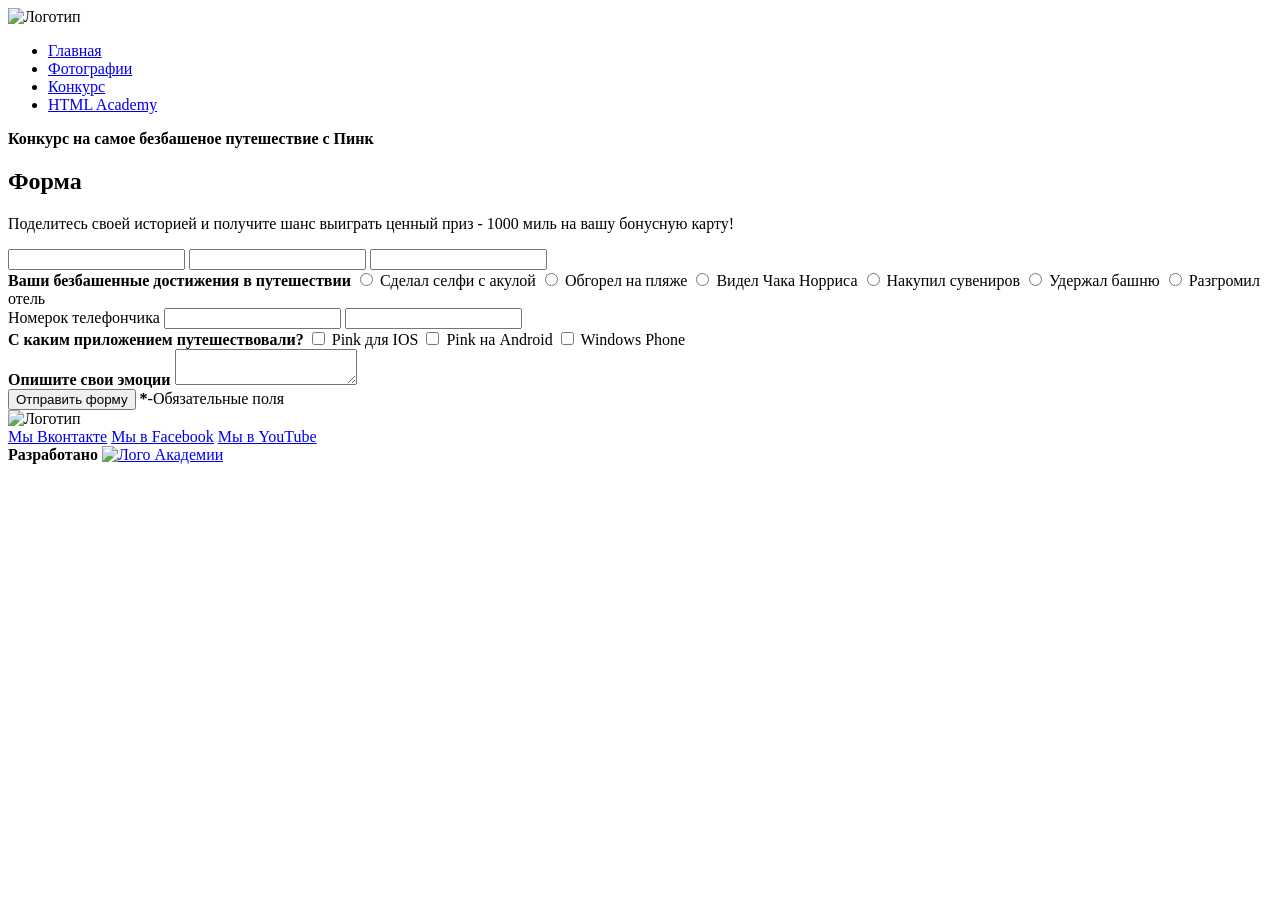
==== form.html @ 9a3dbfb8 "Сделал первоначальную разметку" ====
<!DOCTYPE html>
<html lang="ru">
<head>
  <meta charset="UTF-8">
  <title>Pink</title>
  <link rel="stylesheet" href="normalize.css">
  <link href="https://fonts.googleapis.com/css?family=Open+Sans:300,400,600,700&amp;subset=cyrillic" rel="stylesheet">
  <link rel="stylesheet" href="css/style.css">
</head>
<body>
  <header class="page-header">
    <nav class="user-nav">
      <div class="page-logo">
        <img src="#" alt="Логотип">
      </div>
      <ul class="user-nav__list burger">
        <li class="user-nav__item"><a href="#">Главная</a></li>
        <li class="user-nav__item"><a href="#">Фотографии</a></li>
        <li class="user-nav__item"><a href="#">Конкурс</a></li>
        <li class="user-nav__item"><a href="#">HTML Academy</a></li>
      </ul>
    </nav>
    <b class="page-header__title">Конкурс на самое безбашеное путешествие с Пинк</b>
  </header>
  <main class="main-content">
    <section class="page-form">
      <h2 class="visually-hidden">Форма</h2>
      <p class="page-form__promo">Поделитесь своей историей и получите шанс выиграть ценный приз - 1000 миль на вашу бонусную карту!</p>
      <form action="#" class="form">
        <div class="form__name">
          <label for="surname"></label>
          <input type="text" name="surname" id="surname">
          <label for="name"></label>
          <input type="text" name="name" id="name">
          <label for="fname"></label>
          <input type="text" name="fname" id="fname">
        </div>
        <div class="form__achievments">
          <b class="form__title">Ваши безбашенные достижения в путешествии</b>
          <label>
            <input type="radio" name="achievments" value="selfie-shark">
            <span class="form__control-indicator"></span>
            Сделал селфи с акулой
          </label>
          <label>
            <input type="radio" name="achievments" value="beach">
            <span class="form__control-indicator"></span>
            Обгорел на пляже
          </label>
          <label>
            <input type="radio" name="achievments" value="ChuckNorris">
            <span class="form__control-indicator"></span>
            Видел Чака Норриса
          </label>
          <label>
            <input type="radio" name="achievments" value="souvenirs">
            <span class="form__control-indicator"></span>
            Накупил сувениров
          </label>
          <label>
            <input type="radio" name="achievments" value="holdtower">
            <span class="form__control-indicator"></span>
            Удержал башню
          </label>
          <label>
            <input type="radio" name="achievments" value="hotel">
            <span class="form__control-indicator"></span>
            Разгромил отель
          </label>
        </div>  
        <div class="form__contacts">
          <label for="number">Номерок телефончика</label>
          <input type="text" name="number" id="number">
          <label for="email"></label>
          <input type="text" name="email" id="email">
        </div>
        <div class="form__app">
          <b class="form__title">С каким приложением путешествовали?</b>
          <label>
            <input type="checkbox" name="app" value="ios">
            <span class="form__control-indicator"></span>
            Pink для IOS
          </label>
          <label>
            <input type="checkbox" name="app" value="android">
            <span class="form__control-indicator"></span>
            Pink на Android
          </label>
          <label>
            <input type="checkbox" name="app" value="windows">
            <span class="form__control-indicator"></span>
            Windows Phone
          </label>
        </div>
        <div class="form__emotions">
          <b class="form__title">Опишите свои эмоции</b>
          <textarea name="emotions"></textarea>
        </div>
        <button type="submit" class="button form__button">Отправить форму</button>
        <span class="form__addition"><b>*</b>-Обязательные поля</span>
      </form>
    </section>
  </main>
  <footer class="main-footer">
    <div class="page-logo">
      <img src="#" alt="Логотип">
    </div>
    <div class="main-footer__socials socials">
      <a href="#" class="socials__vk vkontakte">Мы Вконтакте</a>
      <a href="#" class="socials__fb facebook">Мы в Facebook</a>
      <a href="#" class="socials__yt youtube">Мы в YouTube</a>
    </div>
    <div class="main-footer__authors">
      <b class="main-footer__author">Разработано</b>
      <a href="htmlacademy.ru" class="academy-logo">
        <img src="#" alt="Лого Академии">
      </a>
    </div>
  </footer>
</body>
</html>
---- css/style.css ----
body {

}

.test {
	outline: 1px solid green;
	width: 75px;
	  height: 22px;
	  background: url("../img/1.svg") no-repeat;
}
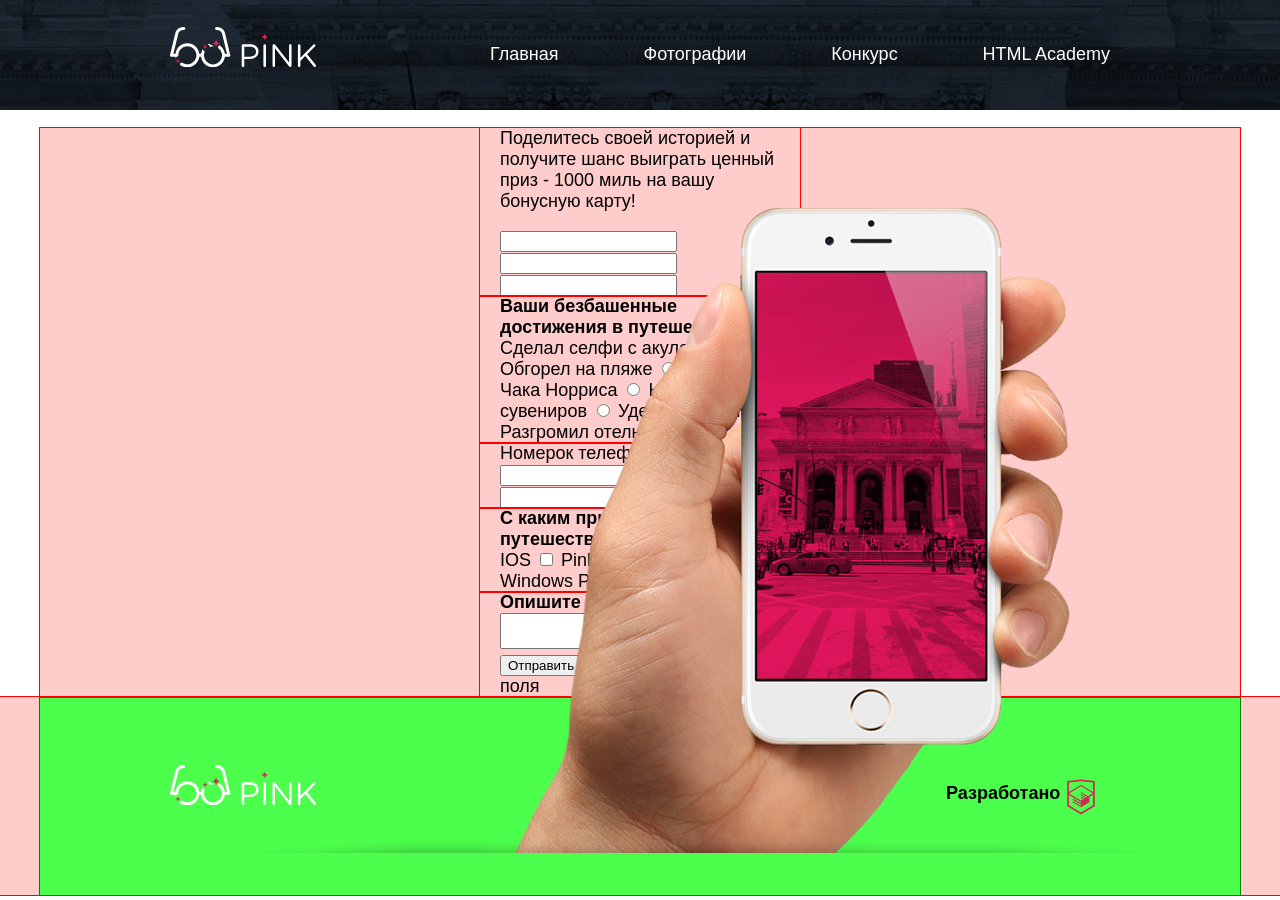
==== commit 86d65af2: "Продолжил верстать главную страницу" ====
--- a/form.html
+++ b/form.html
@@ -10,64 +10,66 @@
 <body>
   <header class="page-header">
     <nav class="user-nav">
-      <div class="page-logo">
-        <img src="#" alt="Логотип">
+      <div class="user-nav__wrapper">
+        <div class="page-logo"></div>
+        <ul class="user-nav__list">
+          <li class="user-nav__item"><a href="#">Главная</a></li>
+          <li class="user-nav__item"><a href="photo.html">Фотографии</a></li>
+          <li class="user-nav__item"><a href="form.html">Конкурс</a></li>
+          <li class="user-nav__item"><a href="#">HTML Academy</a></li>
+        </ul>
+        <button class="user-nav__burger"></button>
       </div>
-      <ul class="user-nav__list burger">
-        <li class="user-nav__item"><a href="#">Главная</a></li>
-        <li class="user-nav__item"><a href="#">Фотографии</a></li>
-        <li class="user-nav__item"><a href="#">Конкурс</a></li>
-        <li class="user-nav__item"><a href="#">HTML Academy</a></li>
-      </ul>
     </nav>
-    <b class="page-header__title">Конкурс на самое безбашеное путешествие с Пинк</b>
   </header>
   <main class="main-content">
     <section class="page-form">
       <h2 class="visually-hidden">Форма</h2>
-      <p class="page-form__promo">Поделитесь своей историей и получите шанс выиграть ценный приз - 1000 миль на вашу бонусную карту!</p>
-      <form action="#" class="form">
-        <div class="form__name">
-          <label for="surname"></label>
-          <input type="text" name="surname" id="surname">
-          <label for="name"></label>
-          <input type="text" name="name" id="name">
-          <label for="fname"></label>
-          <input type="text" name="fname" id="fname">
+        <form action="#" class="form">
+          <div class="form__name">
+            <p class="page-form__promo">Поделитесь своей историей и получите шанс выиграть ценный приз - 1000 миль на вашу бонусную карту!</p>
+            <label for="surname"></label>
+            <input type="text" name="surname" id="surname">
+            <label for="name"></label>
+            <input type="text" name="name" id="name">
+            <label for="fname"></label>
+            <input type="text" name="fname" id="fname">
+          </div>
+        <div class="form__achievments">
+          <div class="form__wrapper">
+            <b class="form__title">Ваши безбашенные достижения в путешествии</b>
+            <label>
+              <input type="radio" name="achievments" value="selfie-shark">
+              <span class="form__control-indicator"></span>
+              Сделал селфи с акулой
+            </label>
+            <label>
+              <input type="radio" name="achievments" value="beach">
+              <span class="form__control-indicator"></span>
+              Обгорел на пляже
+            </label>
+            <label>
+              <input type="radio" name="achievments" value="ChuckNorris">
+              <span class="form__control-indicator"></span>
+              Видел Чака Норриса
+            </label>
+            <label>
+              <input type="radio" name="achievments" value="souvenirs">
+              <span class="form__control-indicator"></span>
+              Накупил сувениров
+            </label>
+            <label>
+              <input type="radio" name="achievments" value="holdtower">
+              <span class="form__control-indicator"></span>
+              Удержал башню
+            </label>
+            <label>
+              <input type="radio" name="achievments" value="hotel">
+              <span class="form__control-indicator"></span>
+              Разгромил отель
+            </label>
+          </div>
         </div>
-        <div class="form__achievments">
-          <b class="form__title">Ваши безбашенные достижения в путешествии</b>
-          <label>
-            <input type="radio" name="achievments" value="selfie-shark">
-            <span class="form__control-indicator"></span>
-            Сделал селфи с акулой
-          </label>
-          <label>
-            <input type="radio" name="achievments" value="beach">
-            <span class="form__control-indicator"></span>
-            Обгорел на пляже
-          </label>
-          <label>
-            <input type="radio" name="achievments" value="ChuckNorris">
-            <span class="form__control-indicator"></span>
-            Видел Чака Норриса
-          </label>
-          <label>
-            <input type="radio" name="achievments" value="souvenirs">
-            <span class="form__control-indicator"></span>
-            Накупил сувениров
-          </label>
-          <label>
-            <input type="radio" name="achievments" value="holdtower">
-            <span class="form__control-indicator"></span>
-            Удержал башню
-          </label>
-          <label>
-            <input type="radio" name="achievments" value="hotel">
-            <span class="form__control-indicator"></span>
-            Разгромил отель
-          </label>
-        </div>  
         <div class="form__contacts">
           <label for="number">Номерок телефончика</label>
           <input type="text" name="number" id="number">
@@ -75,47 +77,58 @@
           <input type="text" name="email" id="email">
         </div>
         <div class="form__app">
-          <b class="form__title">С каким приложением путешествовали?</b>
-          <label>
-            <input type="checkbox" name="app" value="ios">
-            <span class="form__control-indicator"></span>
-            Pink для IOS
-          </label>
-          <label>
-            <input type="checkbox" name="app" value="android">
-            <span class="form__control-indicator"></span>
-            Pink на Android
-          </label>
-          <label>
-            <input type="checkbox" name="app" value="windows">
-            <span class="form__control-indicator"></span>
-            Windows Phone
-          </label>
+          <div class="form__wrapper">
+            <b class="form__title">С каким приложением путешествовали?</b>
+            <label>
+              <input type="checkbox" name="app" value="ios">
+              <span class="form__control-indicator"></span>
+              Pink для IOS
+            </label>
+            <label>
+              <input type="checkbox" name="app" value="android">
+              <span class="form__control-indicator"></span>
+              Pink на Android
+            </label>
+            <label>
+              <input type="checkbox" name="app" value="windows">
+              <span class="form__control-indicator"></span>
+              Windows Phone
+            </label>
+          </div>
         </div>
         <div class="form__emotions">
           <b class="form__title">Опишите свои эмоции</b>
           <textarea name="emotions"></textarea>
+          <button type="submit" class="button form__button">Отправить форму</button>
+        <span class="form__addition"><b>*</b>-Обязательные поля</span>
         </div>
-        <button type="submit" class="button form__button">Отправить форму</button>
-        <span class="form__addition"><b>*</b>-Обязательные поля</span>
       </form>
     </section>
   </main>
   <footer class="main-footer">
-    <div class="page-logo">
-      <img src="#" alt="Логотип">
-    </div>
-    <div class="main-footer__socials socials">
-      <a href="#" class="socials__vk vkontakte">Мы Вконтакте</a>
-      <a href="#" class="socials__fb facebook">Мы в Facebook</a>
-      <a href="#" class="socials__yt youtube">Мы в YouTube</a>
-    </div>
-    <div class="main-footer__authors">
-      <b class="main-footer__author">Разработано</b>
-      <a href="htmlacademy.ru" class="academy-logo">
-        <img src="#" alt="Лого Академии">
-      </a>
+    <div class="main-footer__wrapper">
+      <div class="main-footer__logo page-logo"></div>
+      <section class="main-footer__socials social">
+        <h2 class="visually-hidden">Социальные сети</h2>
+        <a href="#" class="social__btn social__btn--tw">
+          <span class="visually-hidden">Мы в Твиттере</span>
+        </a>
+        <a href="#" class="social__btn social__btn--fb">
+          <span class="visually-hidden">Мы в Фейсбуке</span>
+        </a>
+        <a href="#" class="social__btn social__btn--yt">
+          <span class="visually-hidden">Мы в Ютубе</span>
+        </a>
+      </section>
+      <section class="main-footer__authors">
+        <h2 class="visually-hidden">Разработано</h2>
+        <b class="main-footer__text">Разработано</b>
+        <a href="#" class="main-footer__academy">
+          <svg xmlns="http://www.w3.org/2000/svg" viewBox="0 0 60 60"><path fill="#d22856" d="M30.2 5h-.2l-19.7 2.1v36.2l19.7 11.7 19.7-11.7v-36.2l-19.5-2.1zm17 36.8l-17.2 10.2-17.2-10.2v-14.8l17.1 10.2v1.8l-11.7-7v1.8l11.8 7.1v1.9l-11.8-7v1.8l11.8 7 11.9-7.1v-7.6l5.3-3.2v15.1zm-.1-17l-4.7 2.8-2.2 1.3-10.3-6.1v1.8l8.8 5.3h-.1l-.2.1-1.3.7-7.3-4.3v1.8l5.8 3.4-1.4.9-4.3-2.6v1.8l2.9 1.7-2.9 1.7-17-10.1 17-10.2 17.2 10zm.1-1.8l-17.3-10.2-17.1 10.2v-13.6l17.2-1.8 17.2 1.8v13.6z"/>
+          </svg>
+        </a>
+      </section>
     </div>
   </footer>
 </body>
-</html>+</html>
--- a/css/style.css
+++ b/css/style.css
@@ -1,10 +1,1041 @@
+.page-header {
+  display: -webkit-box;
+  display: -ms-flexbox;
+  display: flex;
+  -webkit-box-orient: vertical;
+  -webkit-box-direction: normal;
+      -ms-flex-direction: column;
+          flex-direction: column;
+  -webkit-box-pack: justify;
+      -ms-flex-pack: justify;
+          justify-content: space-between;
+  width: 100%;
+  background: url("../img/bg-back-mobile.jpg") no-repeat 50% 0;
+}
+@media (min-width: 700px) {
+  .page-header {
+    -webkit-box-pack: start;
+        -ms-flex-pack: start;
+            justify-content: flex-start;
+    width: auto;
+    background: url("../img/bg-tablet@1x.jpg") no-repeat 50% 0;
+    background-size: 1200px auto;
+  }
+}
+@media (min-width: 1200px) {
+  .page-header {
+    width: auto;
+    background: url("../img/bg-desktop.jpg") no-repeat 50% 0;
+    background-size: 2560px auto;
+  }
+}
+.user-nav {
+  background: rgba(0, 0, 0, 0.3);
+}
+.user-nav__wrapper {
+  position: relative;
+  display: -webkit-box;
+  display: -ms-flexbox;
+  display: flex;
+  -webkit-box-pack: justify;
+      -ms-flex-pack: justify;
+          justify-content: space-between;
+  width: 280px;
+  margin: 0 auto;
+  padding: 22px 20px;
+}
+.user-nav__wrapper::after {
+  content: "";
+  position: absolute;
+  width: 256px;
+  height: 286px;
+  top: 173px;
+  left: 0;
+  background: url("../img/iphone-hand-mobile.png") no-repeat;
+}
+.user-nav__list {
+  display: none;
+  padding: 0;
+  margin: 0;
+  list-style: none;
+}
+.user-nav__item a {
+  color: #ffffff;
+  text-decoration: none;
+}
+.user-nav__burger {
+  width: 50px;
+  height: 24px;
+  background: url("../img/icon-menu-burger.svg") no-repeat;
+  cursor: pointer;
+  border: none;
+}
+@media (min-width: 700px) {
+  .user-nav__wrapper {
+    margin: 0 auto;
+    width: 620px;
+    padding: 32px 40px 43px 40px;
+  }
+  .user-nav__wrapper::after {
+    width: 700px;
+    height: 545px;
+    top: 184px;
+    background: url("../img/iphone-hand-tablet@1x.png") no-repeat;
+  }
+  .user-nav__burger {
+    margin-top: 16px;
+  }
+}
+@media (min-width: 1200px) {
+  .user-nav__wrapper {
+    width: 940px;
+    padding-left: 130px;
+    padding-right: 130px;
+    padding-top: 27px;
+  }
+  .user-nav__wrapper::after {
+    width: 1050px;
+    height: 645px;
+    top: 208px;
+    left: 146px;
+    background: url("../img/iphone-hand-desktop@1x.png") no-repeat;
+  }
+  .user-nav__list {
+    display: -webkit-box;
+    display: -ms-flexbox;
+    display: flex;
+    -webkit-box-pack: justify;
+        -ms-flex-pack: justify;
+            justify-content: space-between;
+    width: 620px;
+    margin-top: 17px;
+  }
+  .user-nav__burger {
+    display: none;
+  }
+}
+.page-logo {
+  width: 75px;
+  height: 22px;
+  background: url("../img/logo-pink-white-mobile.svg") no-repeat;
+}
+@media (min-width: 700px) {
+  .page-logo {
+    width: 147px;
+    height: 40px;
+    background: url("../img/logo-pink-tablet.svg") no-repeat;
+  }
+}
+@media (min-width: 1200px) {
+  .page-logo {
+    background: url("../img/logo-desktop.svg") no-repeat;
+  }
+}
+.user-download {
+  margin-top: 391px;
+  background: #1d2631;
+}
+.user-download__wrapper {
+  width: 280px;
+  padding: 46px 20px 10px 20px;
+  margin: 0 auto;
+  text-align: center;
+}
+.user-download__slogan {
+  display: none;
+}
+.user-download__btn {
+  -webkit-box-sizing: border-box;
+          box-sizing: border-box;
+  color: #ffffff;
+  text-decoration: none;
+  font-size: 18px;
+  font-weight: bold;
+  border-radius: 30px;
+  border: 3px solid #ffffff;
+  padding: 12px 35px;
+}
+.user-download__icons {
+  display: -webkit-box;
+  display: -ms-flexbox;
+  display: flex;
+  -ms-flex-pack: distribute;
+      justify-content: space-around;
+  margin-top: 30px;
+  padding: 0 20px;
+}
+.user-download__icon {
+  margin-top: 20px;
+}
+.user-download__icon--apple {
+  width: 47px;
+  height: 56px;
+  background: url("../img/logo-apple.svg") no-repeat;
+}
+.user-download__icon--android {
+  background: url("../img/logo-android.svg") no-repeat;
+  width: 43px;
+  height: 47px;
+  margin-top: 28px;
+}
+.user-download__icon--microsoft {
+  background: url("../img/logo-microsoft.svg") no-repeat;
+  width: 44px;
+  height: 41px;
+  margin-top: 32px;
+}
+.user-download__descr {
+  margin: 22px 0;
+  font-size: 14px;
+  font-weight: 300;
+  line-height: 24px;
+  color: #ffffff;
+}
+/* Выше для Mobile */
+@media (min-width: 700px) {
+  .user-download {
+    margin-top: 0px;
+    padding-bottom: 75px;
+    background: transparent;
+  }
+  .user-download__wrapper {
+    position: relative;
+    z-index: 5;
+    width: 620px;
+    padding: 95px 40px 10px 40px;
+    margin: 0 auto;
+    text-align: left;
+  }
+  .user-download__slogan {
+    text-align: center;
+    display: block;
+    margin-left: 50px;
+    margin-bottom: 49px;
+    font-size: 40px;
+    line-height: 47px;
+    color: #ffffff;
+    font-weight: 300;
+    width: 200px;
+  }
+  .user-download__btn {
+    padding-right: 45px;
+    padding-left: 45px;
+  }
+  .user-download__icons {
+    padding: 0;
+    -webkit-box-pack: start;
+        -ms-flex-pack: start;
+            justify-content: flex-start;
+    margin: 45px 0 0 45px;
+  }
+  .user-download__icon {
+    margin-right: 37px;
+  }
+  .user-download__descr {
+    width: 300px;
+    margin-top: 36px;
+    font-size: 18px;
+    line-height: 24px;
+    text-align: center;
+  }
+}
+@media (min-width: 1200px) {
+  .user-download__wrapper {
+    width: 940px;
+    padding: 108px 130px 25px 130px;
+  }
+  .user-download__slogan {
+    margin-left: 30px;
+    margin-bottom: 67px;
+    font-size: 50px;
+    line-height: 60px;
+    width: 240px;
+  }
+  .user-download__btn {
+    padding-right: 30px;
+    padding-left: 30px;
+    font-size: 21px;
+  }
+  .user-download__icons {
+    margin-top: 63px;
+  }
+  .user-download__descr {
+    margin-top: 55px;
+  }
+}
+.main-content {
+  width: 100%;
+}
+.adventures__wrapper {
+  width: 320px;
+  padding: 40px 20px 0 20px;
+  margin: 0 auto;
+  text-align: center;
+}
+.content-wrapper {
+  position: relative;
+  background: url("../img/bg-triangle-white.svg") no-repeat, #f2f2f2;
+  background-position: 0 top;
+  background-size: 100% auto;
+  width: 100%;
+}
+.adventures__title {
+  display: block;
+  margin-bottom: 32px;
+  font-size: 24px;
+  font-weight: 300;
+  color: #283645;
+}
+.adventures__items {
+  width: 100&;
+  position: relative;
+  margin-top: -7px;
+  padding-top: 50px;
+  padding-bottom: 269px;
+}
+.adventures__items::after {
+  position: absolute;
+  content: "";
+  bottom: -38px;
+  left: 82px;
+  width: 157px;
+  height: 320px;
+  background: url("../img/iphone-screen-mobile@1x.png") no-repeat;
+}
+.adventures__item {
+  width: 280px;
+  margin: 0 auto;
+  margin-bottom: 30px;
+}
+.adventures__item:last-of-type {
+  padding-bottom: 16px;
+}
+.adventures__item-title {
+  line-height: 24px;
+}
+.adventures__item-descr {
+  margin-bottom: 0;
+  font-size: 14px;
+  line-height: 24px;
+  font-weight: 400;
+  color: #283645;
+}
+.effect {
+  display: none;
+}
+@media (min-width: 700px) {
+  .adventures__wrapper {
+    width: 620px;
+    padding: 53px 40px 0 40px;
+    margin: 0 auto;
+    text-align: center;
+  }
+  .content-wrapper {
+    margin-top: 45px;
+  }
+  .adventures__title {
+    font-size: 40px;
+    margin-bottom: 0;
+  }
+  .adventures__title:last-child {
+    width: 500px;
+    margin-left: 60px;
+  }
+  .adventures__items {
+    margin-top: -22px;
+    margin-left: 280px;
+    padding-bottom: 0;
+  }
+  .adventures__items::after {
+    position: absolute;
+    content: "";
+    bottom: 0;
+    left: -280px;
+    width: 268px;
+    height: 481px;
+    background: url("../img/iphone-screen-tablet-2@1x.png") no-repeat;
+  }
+  .adventures__item {
+    margin-bottom: 32px;
+    text-align: left;
+  }
+  .adventures__item:last-child {
+    margin-bottom: 0;
+  }
+  .adventures__item-title {
+    font-weight: 700;
+  }
+  .effect {
+    display: block;
+    background: #ffffff;
+  }
+  .effect__wrapper {
+    width: 620px;
+    margin: 0 auto;
+    padding: 97px 40px 100px 40px;
+    background: url("../img/timer.svg") no-repeat 10px 50px;
+    background-size: 300px 300px;
+  }
+  .effect__item-title {
+    display: inline-block;
+    width: 168px;
+    font-size: 30px;
+    margin-left: 310px;
+  }
+  .effect__item-descr {
+    margin-bottom: 0;
+    margin-left: 310px;
+    font-size: 14px;
+    line-height: 24px;
+    font-weight: 400;
+    color: #283645;
+  }
+  .effect__link {
+    display: block;
+    margin-left: 310px;
+    margin-top: 13px;
+    font-size: 14px;
+    color: #d22856;
+  }
+}
+@media (min-width: 1200px) {
+  .adventures__wrapper {
+    width: 940px;
+    padding-top: 63px;
+    padding-left: 130px;
+    padding-right: 130px;
+  }
+  .adventures__wrapper:last-child {
+    padding-top: 56px;
+  }
+  .adventures__title {
+    font-size: 50px;
+  }
+  .adventures__title:last-child {
+    width: 700px;
+    margin-left: 120px;
+    margin-top: 4px;
+  }
+  .adventures__items {
+    display: -webkit-box;
+    display: -ms-flexbox;
+    display: flex;
+    -ms-flex-wrap: wrap;
+        flex-wrap: wrap;
+    margin-left: 0;
+    padding-top: 0;
+  }
+  .adventures__items::after {
+    background: none;
+  }
+  .adventures__item {
+    margin-bottom: 32px;
+    padding-top: 360px;
+    text-align: center;
+    color: #283645;
+  }
+  .adventures__item:first-of-type {
+    background: url("../img/iphone-screen-desktop-1@1x.png") no-repeat;
+  }
+  .adventures__item:nth-of-type(2) {
+    background: url("../img/iphone-screen-desktop-2@1x.png") no-repeat;
+  }
+  .adventures__item:last-of-type {
+    background: url("../img/iphone-screen-desktop-3@1x.png") no-repeat;
+  }
+  .adventures__item-title {
+    font-size: 30px;
+  }
+  .adventures__item-descr {
+    margin-top: 28px;
+    font-size: 18px;
+    line-height: 30px;
+  }
+  .effect {
+    background: #f1f1f1;
+  }
+  .effect__item-title {
+    margin-left: 365px;
+    width: 400px;
+  }
+  .effect__item-descr {
+    width: 580px;
+    margin-left: 365px;
+    margin-top: 23px;
+    line-height: 30px;
+    font-size: 18px;
+  }
+  .effect__link {
+    font-size: 18px;
+    margin-left: 365px;
+    margin-top: 35px;
+  }
+  .effect__wrapper {
+    width: 940px;
+    margin: 0 auto;
+    padding: 127px 130px 116px 130px;
+    background-position: 105px 35px;
+    background-size: 350px 350px;
+  }
+}
+.feedback__wrapper {
+  position: relative;
+  width: 280px;
+  padding: 42px 20px 73px 20px;
+  margin: 0 auto;
+  text-align: center;
+}
+.feedback__wrapper::before {
+  content: "";
+  position: absolute;
+  width: 100%;
+  height: 40px;
+  top: 0;
+  left: 0;
+  background: #ffffff;
+}
+.feedback__item {
+  display: -webkit-box;
+  display: -ms-flexbox;
+  display: flex;
+  -webkit-box-orient: vertical;
+  -webkit-box-direction: normal;
+      -ms-flex-direction: column;
+          flex-direction: column;
+}
+.feedback__name {
+  font-style: normal;
+  line-height: 30px;
+  font-weight: 700;
+  color: #000000;
+}
+.feedback__text {
+  margin: 0;
+  margin-top: 14px;
+  font-size: 14px;
+  line-height: 30px;
+  color: #283645;
+}
+.feedback__info {
+  display: none;
+  color: #283645;
+}
+.toogle {
+  position: absolute;
+  left: 128px;
+  bottom: 25px;
+}
+.toogle__btn {
+  height: 12px;
+  margin-right: 10px;
+  border-radius: 50%;
+  background: #bec2c7;
+  font-size: 0;
+  border: none;
+  cursor: pointer;
+}
+.toogle__btn:active {
+  border: 3px solid black;
+}
+.feedback__arrow {
+  display: none;
+}
+@media (min-width: 700px) {
+  .feedback__wrapper {
+    width: 620px;
+    padding: 10px 40px 68px 40px;
+  }
+  .feedback__wrapper::before {
+    display: none;
+  }
+  .feedback__text {
+    margin-top: 18px;
+    -webkit-box-ordinal-group: 1;
+        -ms-flex-order: 0;
+            order: 0;
+    font-size: 18px;
+  }
+  .feedback__name {
+    margin-top: 34px;
+    -webkit-box-ordinal-group: 2;
+        -ms-flex-order: 1;
+            order: 1;
+    font-size: 20px;
+  }
+  .feedback__info {
+    display: block;
+    margin-top: 10px;
+    -webkit-box-ordinal-group: 2;
+        -ms-flex-order: 1;
+            order: 1;
+    font-size: 14px;
+  }
+  .toogle {
+    left: 320px;
+    bottom: 13px;
+  }
+}
+@media (min-width: 1200px) {
+  .feedback__wrapper {
+    background: url("../img/quotes.svg") no-repeat center 75px;
+    width: 940px;
+    padding: 170px 130px 8px 130px;
+  }
+  .feedback__item {
+    -webkit-box-align: center;
+        -ms-flex-align: center;
+            align-items: center;
+  }
+  .feedback__text {
+    width: 700px;
+    font-size: 18px;
+  }
+  .feedback__name {
+    font-size: 24px;
+  }
+  .feedback__info {
+    display: block;
+    margin-top: 7px;
+    font-size: 18px;
+  }
+  .toogle {
+    display: none;
+  }
+  .feedback__arrow {
+    position: absolute;
+    display: block;
+    width: 22px;
+    height: 41px;
+    cursor: pointer;
+    border: none;
+  }
+  .feedback__arrow--left {
+    top: 50%;
+    background: url("../img/left-arrow.png") no-repeat;
+  }
+  .feedback__arrow--right {
+    top: 50%;
+    right: 130px;
+    background: url("../img/right-arrow.png") no-repeat;
+  }
+}
+.price {
+  background: url("../img/bg-triangle-white.svg") no-repeat top, #f1f1f1;
+  background-size: 100% auto;
+}
+.price__wrapper {
+  position: relative;
+  width: 280px;
+  margin: 0 auto;
+  padding: 100px 20px 95px 20px;
+  overflow: hidden;
+}
+.price__table {
+  margin-left: -276px;
+  margin-right: -276px;
+}
+.price__controlers {
+  bottom: 45px;
+}
+.price__header {
+  position: relative;
+  width: 276px;
+  padding-top: 18px;
+  padding-bottom: 22px;
+  border: 2px solid #f1f1f1;
+  background: #283645;
+}
+.price__header--hidden {
+  display: none;
+}
+.price__hidden {
+  display: none;
+}
+.price__header--hit::before {
+  position: absolute;
+  content: " ";
+  top: 0;
+  left: -2px;
+  width: 74px;
+  height: 73px;
+  background: url("../img/hit.png") no-repeat;
+}
+.price__name {
+  display: block;
+  margin-bottom: 2px;
+  font-size: 18px;
+  line-height: 30px;
+  text-transform: uppercase;
+  color: #ffffff;
+}
+.price__price {
+  font-size: 24px;
+  text-transform: uppercase;
+  font-weight: 300;
+  color: #ffffff;
+}
+.price__smile,
+.price__comments,
+.price__filter {
+  display: block;
+  padding: 14px 20px;
+  font-size: 14px;
+  font-weight: 400;
+  line-height: 30px;
+  text-transform: uppercase;
+  color: #283645;
+}
+.price__table {
+  border-collapse: collapse;
+}
+.price__table td {
+  border: 2px solid #f1f1f1;
+}
+.price__base td {
+  background: url("../img/icon-yes.svg") no-repeat 94% 50%, #ffffff;
+}
+.price__standart td {
+  background: url("../img/icon-yes.svg") no-repeat 94% 50%, #ffffff;
+}
+.price__standart td:nth-child(2) {
+  background: url("../img/icon-no.svg") no-repeat 94% 50%, #ffffff;
+}
+.price__unlim td {
+  background: url("../img/icon-no.svg") no-repeat 94% 50%, #ffffff;
+}
+.price__unlim td:last-child {
+  background: url("../img/icon-yes.svg") no-repeat 94% 50%, #ffffff;
+}
+@media (min-width: 700px) {
+  .price__wrapper {
+    width: 620px;
+    padding: 93px 40px 68px 40px;
+  }
+  .price__controlers {
+    display: none;
+  }
+  .price__base .price__hidden,
+  .price__unlim .price__hidden {
+    background-image: none;
+  }
+  .price .price__hidden {
+    display: block;
+    padding: 14px 20px;
+    font-size: 14px;
+    background-image: none;
+    border: 1px solid #f1f1f1;
+    color: #283645;
+  }
+  .price__table {
+    margin: 0 auto;
+  }
+  .price__header {
+    position: relative;
+    width: 155px;
+    padding-top: 10px;
+    padding-bottom: 17px;
+    background: #283645;
+  }
+  .price__header--hidden {
+    display: block;
+    background: transparent;
+  }
+  .price__name {
+    font-size: 16px;
+  }
+  .price__price {
+    font-size: 18px;
+  }
+  .price__comments--hidden,
+  .price__smile--hidden,
+  .price__filter--hidden {
+    padding: 0;
+    visibility: hidden;
+  }
+  .price__standart td {
+    background-position: 50% 50%;
+  }
+  .price__standart td:first-child {
+    background-image: none;
+  }
+  .price__standart td:nth-child(2) {
+    background-position: 50% 50%;
+  }
+  .price__base td {
+    background-position: 50% 50%;
+  }
+  .price__base td:last-child {
+    background-position: 50% 50%;
+  }
+  .price__unlim td {
+    background-position: 50% 50%;
+  }
+  .price__unlim td:last-child {
+    background-position: 50% 50%;
+  }
+}
+@media (min-width: 1200px) {
+  .price__wrapper {
+    width: 940px;
+    padding: 185px 130px 90px 130px;
+  }
+  .price__header {
+    width: 230px;
+    padding-top: 17px;
+    padding-bottom: 22px;
+  }
+  .price__smile,
+  .price__comments,
+  .price__filter {
+    display: block;
+    padding: 14px 20px;
+    font-size: 14px;
+    font-weight: 400;
+    line-height: 30px;
+    text-transform: uppercase;
+    color: #283645;
+  }
+  .price .price__hidden {
+    display: block;
+    padding: 20px;
+    font-size: 18px;
+    background-image: none;
+    border: 1px solid #f1f1f1;
+    color: #283645;
+  }
+  .price__name {
+    font-size: 18px;
+  }
+  .price__price {
+    font-size: 24px;
+  }
+}
+.contacts__wrapper {
+  width: 280px;
+  padding: 42px 20px 0 20px;
+  margin: 0 auto;
+  color: #283645;
+  text-align: center;
+}
+.contacts__title {
+  font-size: 24px;
+  font-weight: 300;
+  line-height: 30px;
+}
+.contacts__header {
+  display: block;
+  margin-top: 33px;
+}
+.contacts__link {
+  display: block;
+  line-height: 30px;
+  font-size: 24px;
+  font-weight: 300;
+  text-decoration: none;
+  color: #d22856;
+}
+@media (min-width: 700px) {
+  .contacts__wrapper {
+    width: 620px;
+    padding: 48px 40px 30px 40px;
+  }
+  .contacts__container {
+    display: -webkit-box;
+    display: -ms-flexbox;
+    display: flex;
+    -ms-flex-wrap: wrap;
+        flex-wrap: wrap;
+    padding-top: 13px;
+  }
+  .contacts__title {
+    display: block;
+    line-height: 47px;
+    font-size: 40px;
+  }
+  .contacts__visit-us {
+    margin: auto;
+    margin-top: 14px;
+  }
+  .contacts__call-us {
+    margin-left: 46px;
+    margin-right: 100px;
+  }
+  .contacts__header {
+    display: block;
+    margin-bottom: 7px;
+  }
+}
+@media (min-width: 1200px) {
+  .contacts__wrapper {
+    width: 940px;
+    padding: 65px 130px 20px 130px;
+  }
+  .contacts__container {
+    display: -webkit-box;
+    display: -ms-flexbox;
+    display: flex;
+    padding-top: 25px;
+  }
+  .contacts__title {
+    font-size: 50px;
+    line-height: 60px;
+  }
+  .contacts__call-us {
+    margin-left: 50px;
+    margin-right: 0;
+  }
+  .contacts__visit-us {
+    -webkit-box-ordinal-group: 1;
+        -ms-flex-order: 0;
+            order: 0;
+    width: 250px;
+    margin: 0 75px 0 92px;
+  }
+  .contacts__write-us {
+    -webkit-box-ordinal-group: 2;
+        -ms-flex-order: 1;
+            order: 1;
+  }
+  .contacts__header {
+    margin-bottom: 27px;
+  }
+}
+.map {
+  outline: 1px solid blue;
+  background: #ccccff;
+  width: 100%;
+  height: 200px;
+}
+@media (min-width: 700px) {
+  .map {
+    height: 380px;
+  }
+}
+@media (min-width: 1200px) {
+  .map {
+    height: 500px;
+  }
+}
+.main-footer {
+  display: none;
+  outline: 1px solid red;
+  background: #ffcccc;
+}
+.main-footer__wrapper {
+  display: none;
+  display: -webkit-box;
+  display: -ms-flexbox;
+  display: flex;
+  width: 280px;
+  padding: 0 20px 0 20px;
+  margin: 0 auto;
+  outline: 1px solid green;
+  background: #4dff4d;
+}
+.main-footer__authors {
+  display: -webkit-box;
+  display: -ms-flexbox;
+  display: flex;
+}
+.main-footer__text {
+  margin-top: 18px;
+}
+.main-footer__academy {
+  width: 42px;
+  height: 49px;
+  margin-top: 11px;
+}
+@media (min-width: 700px) {
+  .main-footer {
+    display: block;
+  }
+  .main-footer__wrapper {
+    display: -webkit-box;
+    display: -ms-flexbox;
+    display: flex;
+    width: 620px;
+    padding: 40px;
+  }
+  .main-footer__socials {
+    margin-left: 76px;
+    margin-top: 4px;
+  }
+  .main-footer__authors {
+    margin-left: 58px;
+  }
+}
+@media (min-width: 1200px) {
+  .main-footer__wrapper {
+    width: 940px;
+    padding: 68px 130px 70px 130px;
+  }
+  .main-footer__socials {
+    margin-left: 234px;
+  }
+  .main-footer__authors {
+    margin-left: 215px;
+  }
+}
+.social {
+  display: -webkit-box;
+  display: -ms-flexbox;
+  display: flex;
+  -webkit-box-pack: justify;
+      -ms-flex-pack: justify;
+          justify-content: space-between;
+  width: 180px;
+}
+.social__btn {
+  display: block;
+  width: 45px;
+  height: 45px;
+  border-radius: 50%;
+  border: 3px solid #e9ebec;
+}
+.form__name,
+.form__wrapper,
+.form__contacts,
+.form__emotions {
+  width: 280px;
+  margin: 0 auto;
+  padding: 0 20px 0 20px;
+  outline: 1px solid red;
+  background: #ffcccc;
+}
+@media (min-width: 700px) {
+  .page-form {
+    width: 620px;
+    padding: 0 40px 0 40px;
+    margin: 0 auto;
+    outline: 1px solid red;
+    background: #ffcccc;
+  }
+}
+@media (min-width: 1200px) {
+  .page-form {
+    width: 940px;
+    padding: 0 130px 0 130px;
+    margin: 0 auto;
+    outline: 1px solid red;
+    background: #ffcccc;
+  }
+}
 body {
-
-}
-
-.test {
-	outline: 1px solid green;
-	width: 75px;
-	  height: 22px;
-	  background: url("../img/1.svg") no-repeat;
-} 
+  padding: 0;
+  margin: 0;
+  font-family: "Open Sans", "Arial", sans-serif;
+  font-size: 18px;
+}
+.visually-hidden:not(:focus):not(:active) {
+  position: absolute;
+  width: 1px;
+  height: 1px;
+  margin: -1px;
+  border: 0;
+  padding: 0;
+  white-space: nowrap;
+  -webkit-clip-path: inset(100%);
+          clip-path: inset(100%);
+  clip: rect(0 0 0 0);
+  overflow: hidden;
+}
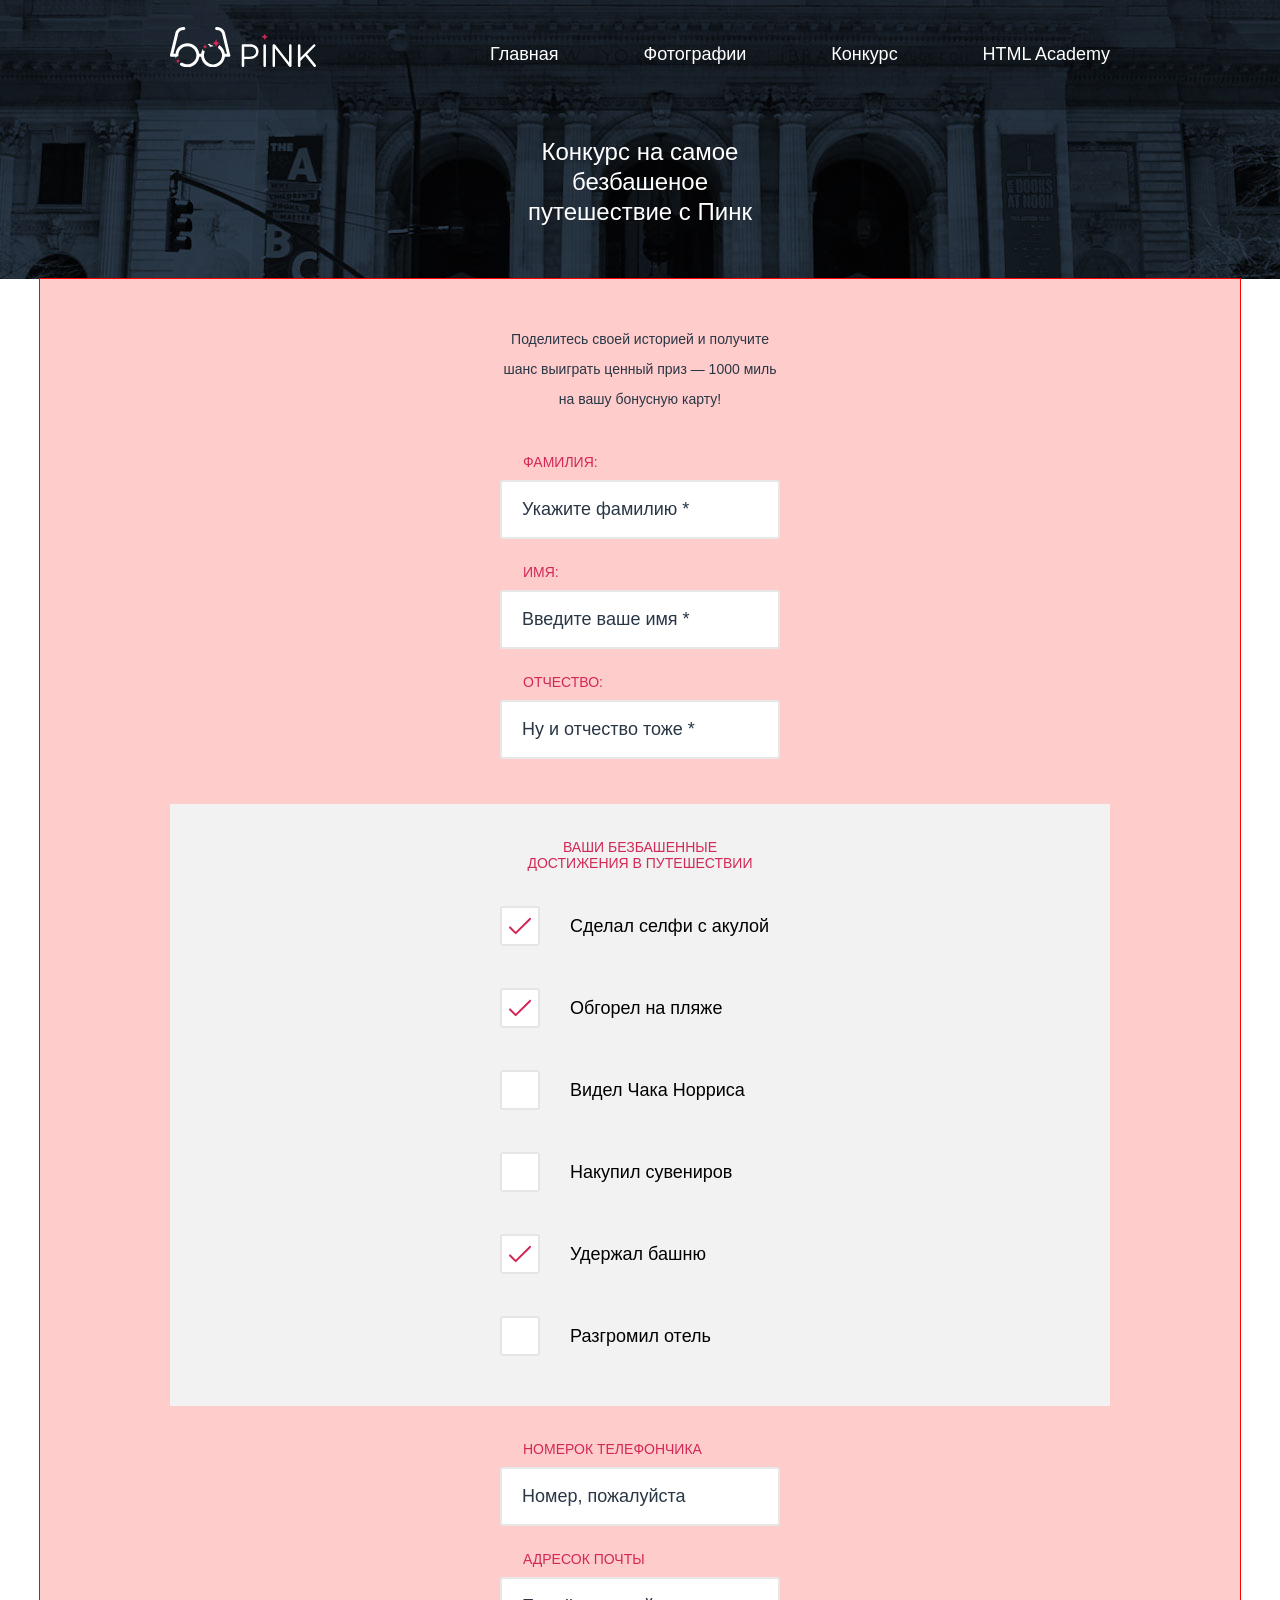
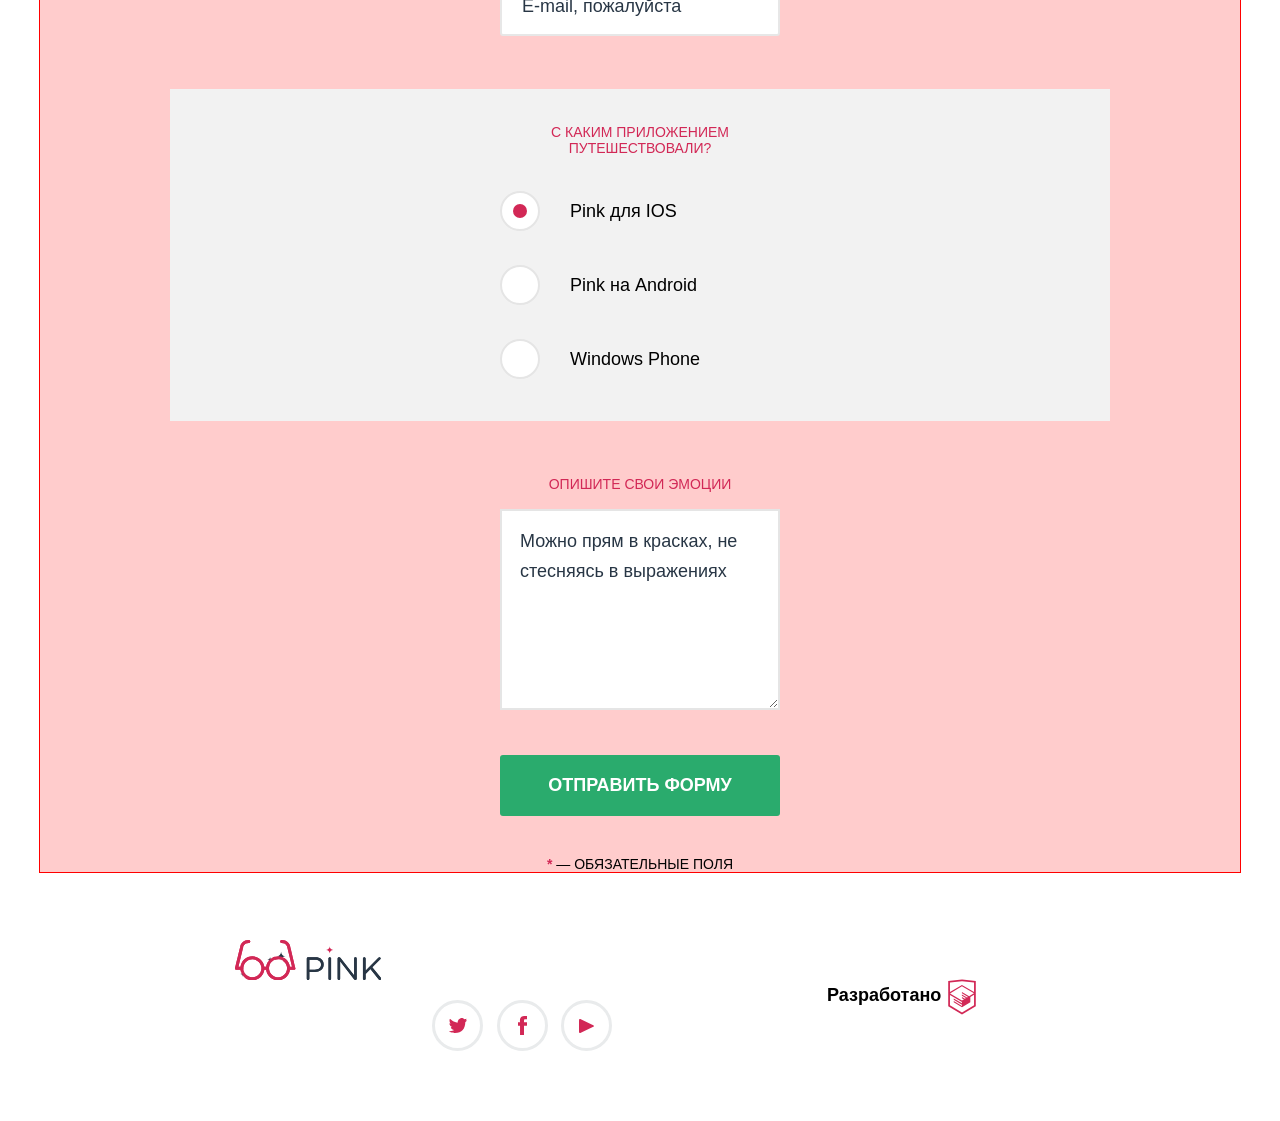
==== commit 056d4646: "Начал весртать странцу конкурса" ====
--- a/form.html
+++ b/form.html
@@ -13,7 +13,7 @@
       <div class="user-nav__wrapper">
         <div class="page-logo"></div>
         <ul class="user-nav__list">
-          <li class="user-nav__item"><a href="#">Главная</a></li>
+          <li class="user-nav__item"><a href="index.html">Главная</a></li>
           <li class="user-nav__item"><a href="photo.html">Фотографии</a></li>
           <li class="user-nav__item"><a href="form.html">Конкурс</a></li>
           <li class="user-nav__item"><a href="#">HTML Academy</a></li>
@@ -21,93 +21,127 @@
         <button class="user-nav__burger"></button>
       </div>
     </nav>
+    <b class="page-header__title">Конкурс на самое безбашеное<br> путешествие с Пинк</b>
   </header>
   <main class="main-content">
     <section class="page-form">
       <h2 class="visually-hidden">Форма</h2>
         <form action="#" class="form">
           <div class="form__name">
-            <p class="page-form__promo">Поделитесь своей историей и получите шанс выиграть ценный приз - 1000 миль на вашу бонусную карту!</p>
-            <label for="surname"></label>
-            <input type="text" name="surname" id="surname">
-            <label for="name"></label>
-            <input type="text" name="name" id="name">
-            <label for="fname"></label>
-            <input type="text" name="fname" id="fname">
+            <p class="page-form__promo">Поделитесь своей историей и получите шанс выиграть ценный приз &mdash; 1000 миль на вашу бонусную карту!</p>
+            <label class="form__title" for="surname">Фамилия:</label>
+            <input type="text" name="surname" id="surname" placeholder="Укажите фамилию *">
+            <label class="form__title" for="name">Имя:</label>
+            <input type="text" name="name" id="name" placeholder="Введите ваше имя *">
+            <label class="form__title" for="fname">Отчество:</label>
+            <input type="text" name="fname" id="fname" placeholder="Ну и отчество тоже *">
           </div>
         <div class="form__achievments">
           <div class="form__wrapper">
-            <b class="form__title">Ваши безбашенные достижения в путешествии</b>
+            <b class="form__title form__title--achievments">Ваши безбашенные<br> достижения в путешествии</b>
             <label>
-              <input type="radio" name="achievments" value="selfie-shark">
+              <input type="checkbox" name="achievments" value="selfie-shark" checked>
               <span class="form__control-indicator"></span>
               Сделал селфи с акулой
             </label>
             <label>
-              <input type="radio" name="achievments" value="beach">
+              <input type="checkbox" name="achievments" value="beach" checked>
               <span class="form__control-indicator"></span>
               Обгорел на пляже
             </label>
             <label>
-              <input type="radio" name="achievments" value="ChuckNorris">
+              <input type="checkbox" name="achievments" value="ChuckNorris">
               <span class="form__control-indicator"></span>
               Видел Чака Норриса
             </label>
             <label>
-              <input type="radio" name="achievments" value="souvenirs">
+              <input type="checkbox" name="achievments" value="souvenirs">
               <span class="form__control-indicator"></span>
               Накупил сувениров
             </label>
             <label>
-              <input type="radio" name="achievments" value="holdtower">
+              <input type="checkbox" name="achievments" value="holdtower" checked>
               <span class="form__control-indicator"></span>
               Удержал башню
             </label>
             <label>
-              <input type="radio" name="achievments" value="hotel">
+              <input type="checkbox" name="achievments" value="hotel">
               <span class="form__control-indicator"></span>
               Разгромил отель
             </label>
           </div>
         </div>
         <div class="form__contacts">
-          <label for="number">Номерок телефончика</label>
-          <input type="text" name="number" id="number">
-          <label for="email"></label>
-          <input type="text" name="email" id="email">
+          <label class="form__title" for="number">Номерок телефончика</label>
+          <input type="text" name="number" id="number" placeholder="Номер, пожалуйста">
+          <label class="form__title" for="email">Адресок почты</label>
+          <input type="text" name="email" id="email" placeholder="E-mail, пожалуйста">
         </div>
         <div class="form__app">
-          <div class="form__wrapper">
-            <b class="form__title">С каким приложением путешествовали?</b>
+          <div class="form__wrapper form__wrapper--app">
+            <b class="form__title form__title--app">С каким приложением путешествовали?</b>
             <label>
-              <input type="checkbox" name="app" value="ios">
+              <input type="radio" name="app" value="ios" checked>
               <span class="form__control-indicator"></span>
               Pink для IOS
             </label>
             <label>
-              <input type="checkbox" name="app" value="android">
+              <input type="radio" name="app" value="android">
               <span class="form__control-indicator"></span>
               Pink на Android
             </label>
             <label>
-              <input type="checkbox" name="app" value="windows">
+              <input type="radio" name="app" value="windows">
               <span class="form__control-indicator"></span>
               Windows Phone
             </label>
           </div>
         </div>
         <div class="form__emotions">
-          <b class="form__title">Опишите свои эмоции</b>
-          <textarea name="emotions"></textarea>
-          <button type="submit" class="button form__button">Отправить форму</button>
-        <span class="form__addition"><b>*</b>-Обязательные поля</span>
+          <b class="form__title form__title--emotions">Опишите свои эмоции</b>
+          <textarea name="emotions" placeholder="Можно прям в красках, не стесняясь в выражениях"></textarea>
+          <button type="submit" class="form__button">Отправить форму</button>
+          <span class="form__addition"><b>*</b> &mdash; Обязательные поля</span>
         </div>
       </form>
     </section>
   </main>
   <footer class="main-footer">
     <div class="main-footer__wrapper">
-      <div class="main-footer__logo page-logo"></div>
+      <div class="main-footer__logo page-logo">
+        <svg version="1.1" id="Layer_1" xmlns="http://www.w3.org/2000/svg" xmlns:xlink="    http://www.w3.org/1999/xlink" x="0px" y="0px"
+            width="146.3px" height="40.375px" viewBox="0 0 146.3 40.375" enable-background="new 0 0 146.3 40.375" xml:space="preserve">
+          <g>
+          <path fill="#283645" d="M71.874,18.661c0-0.708,0.58-1.288,1.256-1.288h7.18c5.087,0,8.436,2.704,8.436,7.146v0.063
+          c0,4.86-4.057,7.373-8.854,7.373h-5.475v6.825c0,0.708-0.58,1.287-1.289,1.287c-0.676,0-1.256-0.58-1.256-1.287L71.874,18.661
+          L71.874,18.661z M79.988,29.641c3.734,0,6.182-1.996,6.182-4.959v-0.062c0-3.221-2.414-4.894-6.053-4.894h-5.699v9.917h5.57V29.641
+           z"/>
+          <path fill="#283645" d="M93.603,18.5c0-0.708,0.579-1.288,1.255-1.288c0.709,0,1.288,0.58,1.288,1.288v20.283
+          c0,0.708-0.579,1.287-1.288,1.287c-0.676,0-1.255-0.579-1.255-1.287V18.5z"/>
+          <path fill="#283645" d="M102.744,18.532c0-0.676,0.58-1.256,1.256-1.256h0.354c0.58,0,0.935,0.29,1.288,0.74l13.684,17.45V18.468
+          c0-0.676,0.547-1.256,1.256-1.256c0.676,0,1.225,0.58,1.225,1.256v20.349c0,0.677-0.48,1.19-1.158,1.19h-0.129
+          c-0.548,0-0.936-0.321-1.318-0.772l-13.976-17.867v17.449c0,0.677-0.547,1.257-1.257,1.257c-0.676,0-1.223-0.58-1.223-1.257V18.532
+           H102.744z"/>
+          <path fill="#283645" d="M128.173,18.5c0-0.708,0.58-1.288,1.257-1.288c0.708,0,1.286,0.58,1.286,1.288v12.331l12.848-13.168
+          c0.29-0.257,0.579-0.451,0.998-0.451c0.676,0,1.225,0.612,1.225,1.256c0,0.354-0.162,0.644-0.42,0.901l-7.984,7.92l8.564,10.561
+          c0.225,0.291,0.354,0.547,0.354,0.936c0,0.676-0.577,1.288-1.285,1.288c-0.482,0-0.807-0.259-1.03-0.58l-8.401-10.464l-4.863,4.861
+          v4.895c0,0.708-0.578,1.288-1.286,1.288c-0.677,0-1.257-0.58-1.257-1.288V18.5H128.173z"/>
+          </g>
+          <path fill="#FFFFFF" d="M60.498,28.266"/>
+          <path fill="#D22856" d="M60.462,28.016c-0.002-0.009-5.175-21.365-5.175-21.365C54.926,4.303,52.694,0,46.688,0
+          c-0.829,0-1.5,0.671-1.5,1.5s0.671,1.5,1.5,1.5c4.856,0,5.575,3.729,5.639,4.143l4.767,19.701h-2.073
+          c-0.742-5.927-5.802-10.531-11.927-10.531s-11.186,4.604-11.927,10.531h-1.82c-0.741-5.927-5.802-10.531-11.927-10.531
+          S6.235,20.917,5.493,26.844H3.42L8.187,7.143C8.25,6.729,8.97,3,13.826,3c0.829,0,1.5-0.671,1.5-1.5S14.655,0,13.826,0
+          C7.82,0,5.588,4.303,5.227,6.651c0,0-5.173,21.356-5.175,21.365c-0.266,1.109,0.531,1.826,1.426,1.826
+          c0.012,0,0.023,0.004,0.036,0.004h3.982c0.741,5.926,5.802,10.53,11.927,10.53s11.185-4.604,11.927-10.53h1.814
+          c0.742,5.926,5.802,10.53,11.927,10.53s11.186-4.604,11.927-10.53H59c0.012,0,0.023-0.004,0.036-0.004
+          C59.931,29.842,60.728,29.125,60.462,28.016z M26.315,29.844c-0.715,4.272-4.421,7.531-8.896,7.531s-8.18-3.259-8.896-7.531
+          c-0.082-0.488-0.135-0.988-0.135-1.5s0.053-1.011,0.135-1.5c0.715-4.271,4.421-7.531,8.896-7.531s8.18,3.26,8.896,7.531
+          c0.082,0.489,0.135,0.988,0.135,1.5S26.397,29.355,26.315,29.844z M51.99,29.844c-0.716,4.272-4.421,7.531-8.896,7.531
+          c-4.475,0-8.181-3.259-8.896-7.531c-0.082-0.488-0.135-0.988-0.135-1.5s0.053-1.011,0.135-1.5c0.716-4.271,4.421-7.531,8.896-7.531
+          c4.475,0,8.181,3.26,8.896,7.531c0.082,0.489,0.135,0.988,0.135,1.5S52.072,29.355,51.99,29.844z"/>
+        </svg>
+      </div>
       <section class="main-footer__socials social">
         <h2 class="visually-hidden">Социальные сети</h2>
         <a href="#" class="social__btn social__btn--tw">
--- a/css/style.css
+++ b/css/style.css
@@ -12,6 +12,16 @@
   width: 100%;
   background: url("../img/bg-back-mobile.jpg") no-repeat 50% 0;
 }
+.page-header__title {
+  vertical-align: top;
+  width: 320px;
+  margin: 27px auto 52px auto;
+  font-size: 24px;
+  line-height: 30px;
+  font-weight: 300;
+  color: #ffffff;
+  text-align: center;
+}
 @media (min-width: 700px) {
   .page-header {
     -webkit-box-pack: start;
@@ -37,14 +47,14 @@
   display: -webkit-box;
   display: -ms-flexbox;
   display: flex;
-  -webkit-box-pack: justify;
-      -ms-flex-pack: justify;
-          justify-content: space-between;
   width: 280px;
   margin: 0 auto;
   padding: 22px 20px;
 }
-.user-nav__wrapper::after {
+.user-nav__wrapper--index {
+  position: relative;
+}
+.user-nav__wrapper--index::after {
   content: "";
   position: absolute;
   width: 256px;
@@ -60,10 +70,36 @@
   list-style: none;
 }
 .user-nav__item a {
+  position: relative;
   color: #ffffff;
   text-decoration: none;
 }
+.user-nav__item a:active {
+  opacity: 0.3;
+}
+.user-nav__item a:hover::after {
+  content: "";
+  position: absolute;
+  width: 100%;
+  height: 2px;
+  background: #ffffff;
+  bottom: -10px;
+  left: 0;
+}
+.user-nav__item--active::after {
+  content: "";
+  position: absolute;
+  width: 100%;
+  height: 2px;
+  background: #d22856;
+  bottom: -10px;
+  left: 0;
+}
+.user-nav__item--active:hover {
+  color: #d22856;
+}
 .user-nav__burger {
+  margin-left: 155px;
   width: 50px;
   height: 24px;
   background: url("../img/icon-menu-burger.svg") no-repeat;
@@ -76,7 +112,7 @@
     width: 620px;
     padding: 32px 40px 43px 40px;
   }
-  .user-nav__wrapper::after {
+  .user-nav__wrapper--index::after {
     width: 700px;
     height: 545px;
     top: 184px;
@@ -84,6 +120,7 @@
   }
   .user-nav__burger {
     margin-top: 16px;
+    margin-left: 423px;
   }
 }
 @media (min-width: 1200px) {
@@ -93,7 +130,7 @@
     padding-right: 130px;
     padding-top: 27px;
   }
-  .user-nav__wrapper::after {
+  .user-nav__wrapper--index::after {
     width: 1050px;
     height: 645px;
     top: 208px;
@@ -109,6 +146,7 @@
             justify-content: space-between;
     width: 620px;
     margin-top: 17px;
+    margin-left: 173px;
   }
   .user-nav__burger {
     display: none;
@@ -118,6 +156,10 @@
   width: 75px;
   height: 22px;
   background: url("../img/logo-pink-white-mobile.svg") no-repeat;
+}
+.main-footer__logo {
+  display: block;
+  margin-left: 65px;
 }
 @media (min-width: 700px) {
   .page-logo {
@@ -155,6 +197,13 @@
   border: 3px solid #ffffff;
   padding: 12px 35px;
 }
+.user-download__btn:hover {
+  background: #ffffff;
+  color: #d22856;
+}
+.user-download__btn:active {
+  color: rgba(210, 40, 86, 0.3);
+}
 .user-download__icons {
   display: -webkit-box;
   display: -ms-flexbox;
@@ -812,7 +861,7 @@
 }
 .contacts__wrapper {
   width: 280px;
-  padding: 42px 20px 0 20px;
+  padding: 42px 20px 24px 20px;
   margin: 0 auto;
   color: #283645;
   text-align: center;
@@ -834,10 +883,16 @@
   text-decoration: none;
   color: #d22856;
 }
+.contacts__link:hover {
+  color: #283645;
+}
+.contacts__link:active {
+  opacity: 0.3;
+}
 @media (min-width: 700px) {
   .contacts__wrapper {
     width: 620px;
-    padding: 48px 40px 30px 40px;
+    padding: 48px 40px 3px 40px;
   }
   .contacts__container {
     display: -webkit-box;
@@ -868,7 +923,7 @@
 @media (min-width: 1200px) {
   .contacts__wrapper {
     width: 940px;
-    padding: 65px 130px 20px 130px;
+    padding: 65px 130px 0 130px;
   }
   .contacts__container {
     display: -webkit-box;
@@ -901,41 +956,46 @@
   }
 }
 .map {
-  outline: 1px solid blue;
-  background: #ccccff;
+  position: relative;
   width: 100%;
-  height: 200px;
+  min-height: 200px;
+  margin: 0 auto;
+  background: url("../img/map-mobile.jpg") no-repeat;
+  background-size: 100% auto;
+}
+.map__svg {
+  display: block;
+  margin-top: -1px;
+  position: absolute;
+  top: 0;
+  width: 100%;
+  z-index: 5;
 }
 @media (min-width: 700px) {
   .map {
-    height: 380px;
-  }
-}
-@media (min-width: 1200px) {
-  .map {
-    height: 500px;
-  }
-}
-.main-footer {
+    width: 100%;
+    min-height: 400px;
+    margin: 0 auto;
+    background: url("../img/map-tablet-desktop.jpg") no-repeat;
+    background-size: 100% auto;
+  }
+}
+.main-footer__wrapper {
+  width: 280px;
+  padding: 60px 20px 0 20px;
+  margin: 0 auto;
+}
+.main-footer__wrapper--disabled {
   display: none;
-  outline: 1px solid red;
-  background: #ffcccc;
-}
-.main-footer__wrapper {
-  display: none;
-  display: -webkit-box;
-  display: -ms-flexbox;
-  display: flex;
-  width: 280px;
-  padding: 0 20px 0 20px;
-  margin: 0 auto;
-  outline: 1px solid green;
-  background: #4dff4d;
 }
 .main-footer__authors {
   display: -webkit-box;
   display: -ms-flexbox;
   display: flex;
+  margin-left: 75px;
+  margin-top: 25px;
+  font-size: 14px;
+  font-weight: 300;
 }
 .main-footer__text {
   margin-top: 18px;
@@ -961,7 +1021,13 @@
     margin-top: 4px;
   }
   .main-footer__authors {
+    font-size: 14px;
+    font-weight: 300;
+    line-height: 24px;
     margin-left: 58px;
+  }
+  .main-footer__logo {
+    background: url("../img/icon-pink-blue-tablet.svg") no-repeat;
   }
 }
 @media (min-width: 1200px) {
@@ -973,7 +1039,12 @@
     margin-left: 234px;
   }
   .main-footer__authors {
+    font-size: 18px;
+    font-weight: 700;
     margin-left: 215px;
+  }
+  .main-footer__logo {
+    background: url("../img/icon-pink-blue-desktop.svg") no-repeat;
   }
 }
 .social {
@@ -985,12 +1056,33 @@
           justify-content: space-between;
   width: 180px;
 }
+.main-footer__socials {
+  margin-left: 50px;
+  margin-top: 60px;
+}
 .social__btn {
   display: block;
   width: 45px;
   height: 45px;
   border-radius: 50%;
   border: 3px solid #e9ebec;
+}
+.social__btn:hover {
+  border-color: #4d5864;
+  -webkit-transition: .5s;
+  transition: .5s;
+}
+.social__btn:active {
+  opacity: 0.3;
+}
+.social__btn--tw {
+  background: url("../img/icon-twitter.svg") no-repeat 50% 50%;
+}
+.social__btn--fb {
+  background: url("../img/icon-facebook.svg") no-repeat 50% 50%;
+}
+.social__btn--yt {
+  background: url("../img/icon-youtube.svg") no-repeat 50% 50%;
 }
 .form__name,
 .form__wrapper,
@@ -999,8 +1091,203 @@
   width: 280px;
   margin: 0 auto;
   padding: 0 20px 0 20px;
-  outline: 1px solid red;
-  background: #ffcccc;
+}
+.page-form__promo {
+  margin-top: 0;
+  margin-bottom: 40px;
+  font-size: 14px;
+  line-height: 30px;
+  color: #283645;
+  text-align: center;
+}
+.form__name {
+  padding: 45px 0 20px 0;
+}
+.form__achievments {
+  background: #f2f2f2;
+}
+.form__contacts {
+  padding: 35px 0 28px 0;
+}
+.form__app {
+  background: #f2f2f2;
+}
+.form__emotions {
+  padding-top: 55px;
+}
+.form__emotions textarea {
+  -webkit-box-sizing: border-box;
+          box-sizing: border-box;
+  margin-top: 0;
+  padding: 15px 18px;
+  width: 100%;
+  height: 201px;
+  font-family: inherit;
+  font-size: 18px;
+  line-height: 30px;
+  color: #283645;
+  border: 2px solid #e5e5e5;
+}
+.form__emotions textarea:hover {
+  border-color: #283645;
+  cursor: pointer;
+}
+.form__emotions textarea:focus {
+  border-color: #d22856;
+  outline: none;
+}
+.form__button {
+  display: block;
+  width: 100%;
+  margin-top: 40px;
+  padding: 20px 10px;
+  text-transform: uppercase;
+  font-family: inherit;
+  font-weight: 700;
+  font-size: 18px;
+  color: #ffffff;
+  background: #2aab6d;
+  border: none;
+  cursor: pointer;
+  border-radius: 3px;
+}
+.form__button:hover {
+  background: #1c9b5e;
+}
+.form__button:active {
+  color: rgba(255, 255, 255, 0.3);
+}
+.disabled {
+  background: #e5e5e5;
+}
+.form__addition {
+  display: block;
+  margin-top: 40px;
+  font-size: 14px;
+  text-align: center;
+  text-transform: uppercase;
+}
+.form__addition b {
+  color: #d22856;
+}
+.form__wrapper {
+  padding: 35px 0 8px 0;
+}
+.form__wrapper label {
+  display: -webkit-box;
+  display: -ms-flexbox;
+  display: flex;
+  -webkit-box-align: center;
+      -ms-flex-align: center;
+          align-items: center;
+  margin-bottom: 42px;
+}
+.form__wrapper .form__control-indicator {
+  display: inline-block;
+  width: 36px;
+  height: 36px;
+  border: 2px solid #e5e5e5;
+  border-radius: 3px;
+  background: #ffffff;
+  margin-right: 30px;
+}
+.form__wrapper .form__control-indicator:hover {
+  border-color: #283645;
+  cursor: pointer;
+}
+.form__wrapper .form__control-indicator:active {
+  border-color: #d22856;
+}
+.form__wrapper--app label {
+  margin-bottom: 34px;
+}
+.form__wrapper--app .form__control-indicator {
+  position: relative;
+  border-radius: 50%;
+}
+input[type="checkbox"],
+input[type="radio"] {
+  display: none;
+}
+input[type="checkbox"]:checked + .form__control-indicator {
+  background: url("../img/icon-form-yes.svg") no-repeat 50% 50%, #ffffff;
+}
+input[type="radio"]:checked + .form__control-indicator::before {
+  display: block;
+  content: "";
+  position: relative;
+  width: 14px;
+  height: 14px;
+  border-radius: 50%;
+  background: #d22856;
+  top: 11px;
+  left: 11px;
+}
+input[type="text"] {
+  -webkit-box-sizing: border-box;
+          box-sizing: border-box;
+  width: 100%;
+  padding: 17px 20px;
+  margin-bottom: 25px;
+  font-family: inherit;
+  font-size: 18px;
+  border: 2px solid #e7e7e7;
+  border-radius: 3px;
+}
+input[type="text"]:hover {
+  border-color: #283645;
+  cursor: pointer;
+}
+input[type="text"]:focus {
+  border-color: #d22856;
+  outline: none;
+}
+.form__title {
+  display: block;
+  margin: 0 0 10px 23px;
+  font-size: 14px;
+  font-weight: 400;
+  text-transform: uppercase;
+  color: #d22856;
+}
+.form__title--achievments,
+.form__title--app {
+  text-align: center;
+  margin-left: 0;
+  margin-bottom: 35px;
+}
+.form__title--emotions {
+  text-align: center;
+  margin-left: 0;
+  margin-bottom: 17px;
+}
+::-webkit-input-placeholder {
+  font-size: 18px;
+  color: #283645;
+}
+::-moz-placeholder {
+  font-size: 18px;
+  color: #283645;
+}
+:-moz-placeholder {
+  font-size: 18px;
+  color: #283645;
+}
+:-ms-input-placeholder {
+  font-size: 18px;
+  color: #283645;
+}
+:focus::-webkit-input-placeholder {
+  color: transparent;
+}
+:focus::-moz-placeholder {
+  color: transparent;
+}
+:focus:-moz-placeholder {
+  color: transparent;
+}
+:focus:-ms-input-placeholder {
+  color: transparent;
 }
 @media (min-width: 700px) {
   .page-form {
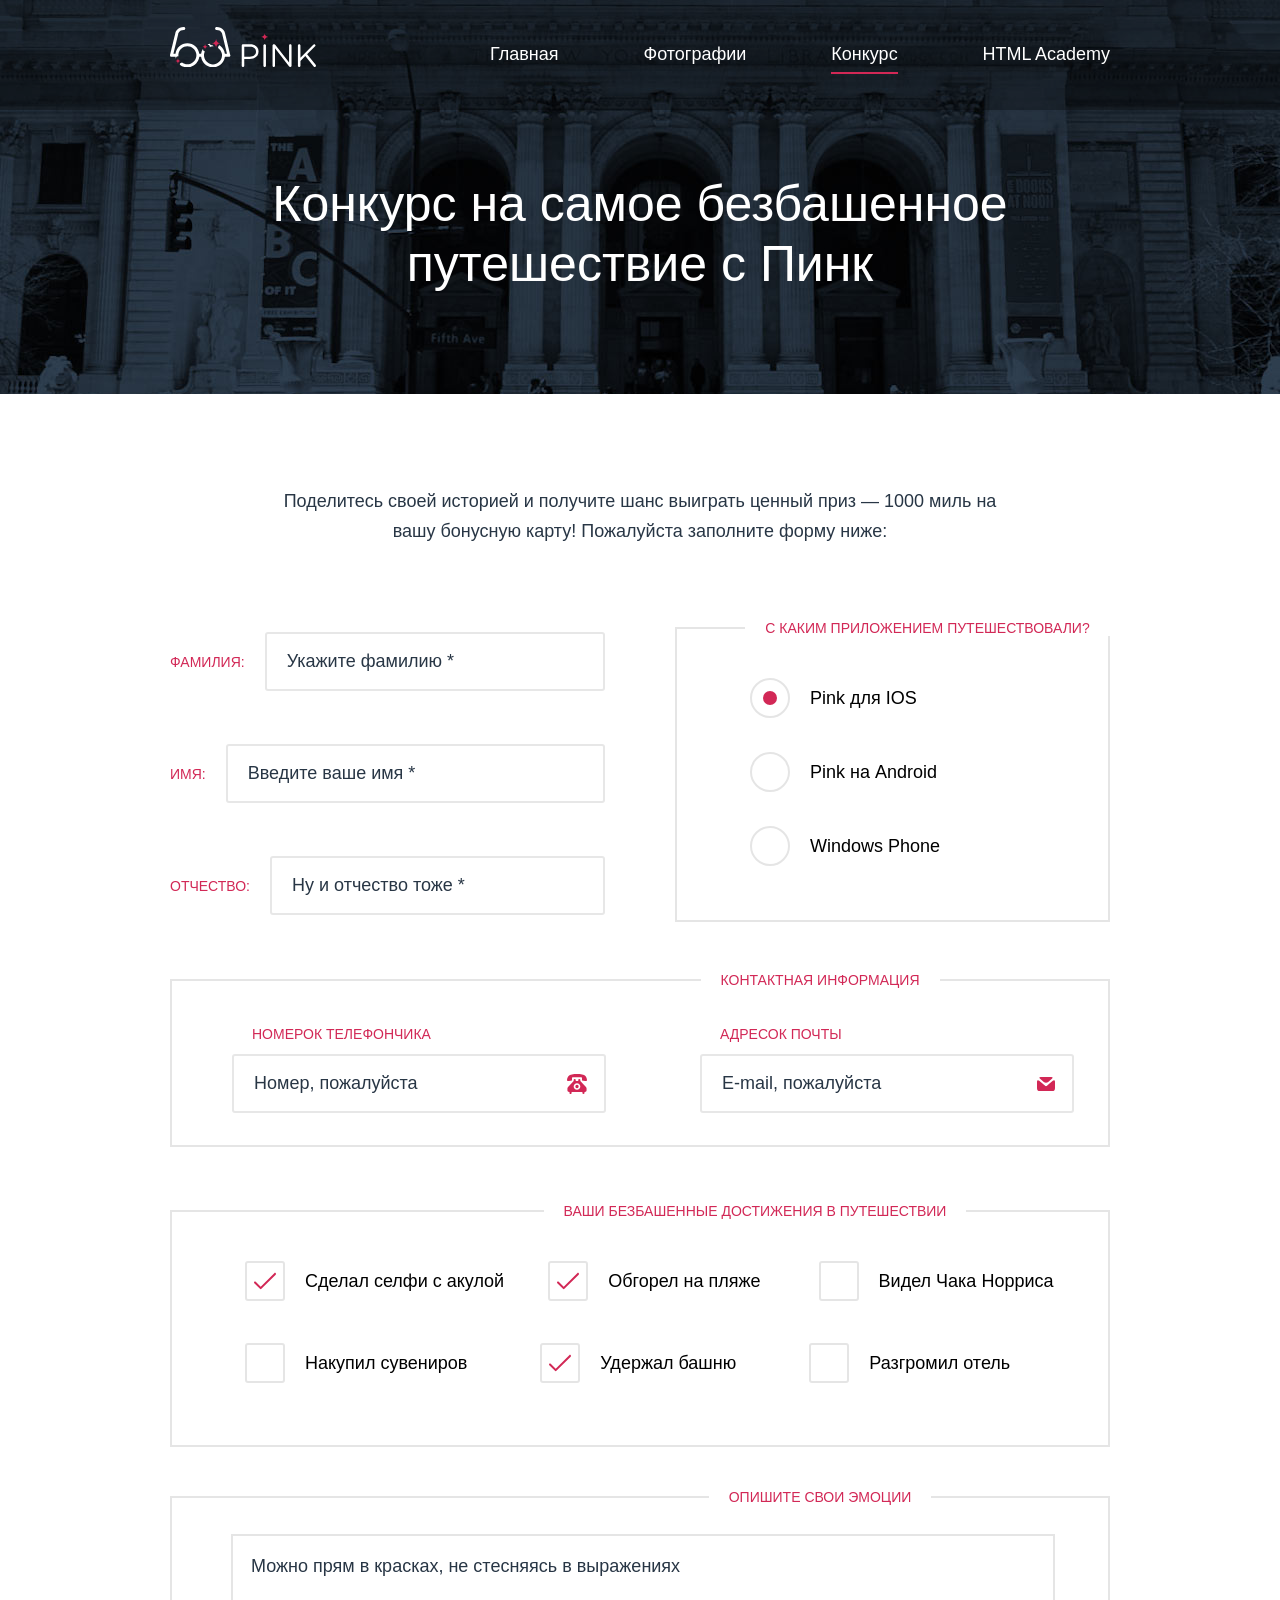
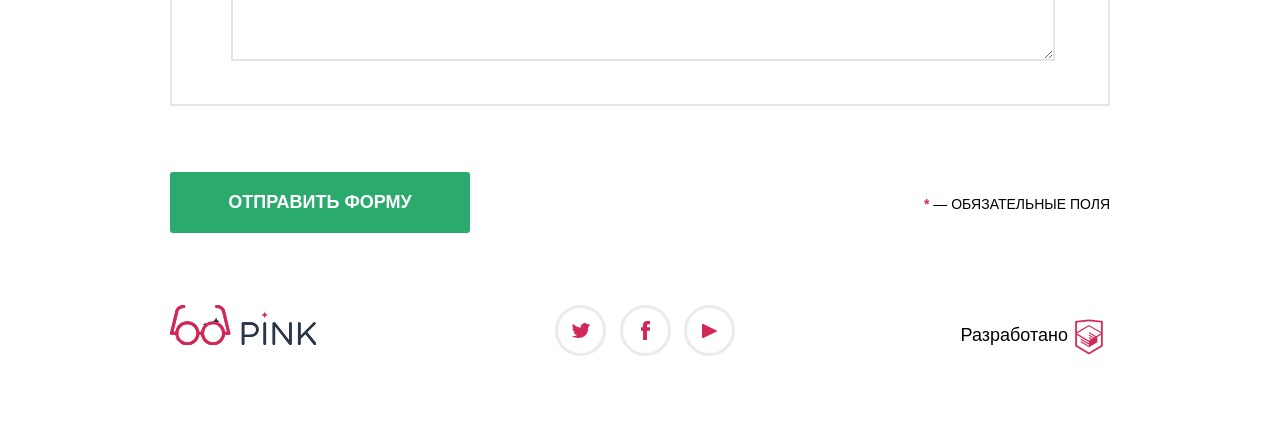
==== commit 54c50622: "Доделал страницу формы и фотографии" ====
--- a/form.html
+++ b/form.html
@@ -2,6 +2,7 @@
 <html lang="ru">
 <head>
   <meta charset="UTF-8">
+  <meta name="viewport" content="width=device-width, initial-scale=1">
   <title>Pink</title>
   <link rel="stylesheet" href="normalize.css">
   <link href="https://fonts.googleapis.com/css?family=Open+Sans:300,400,600,700&amp;subset=cyrillic" rel="stylesheet">
@@ -15,71 +16,90 @@
         <ul class="user-nav__list">
           <li class="user-nav__item"><a href="index.html">Главная</a></li>
           <li class="user-nav__item"><a href="photo.html">Фотографии</a></li>
-          <li class="user-nav__item"><a href="form.html">Конкурс</a></li>
+          <li class="user-nav__item"><a class="user-nav__item--active" href="form.html">Конкурс</a></li>
           <li class="user-nav__item"><a href="#">HTML Academy</a></li>
         </ul>
         <button class="user-nav__burger"></button>
       </div>
     </nav>
-    <b class="page-header__title">Конкурс на самое безбашеное<br> путешествие с Пинк</b>
+    <b class="page-header__title">Конкурс на самое безбашенное<br> путешествие с Пинк</b>
   </header>
   <main class="main-content">
     <section class="page-form">
       <h2 class="visually-hidden">Форма</h2>
         <form action="#" class="form">
+          <p class="page-form__promo">Поделитесь своей историей и получите шанс выиграть ценный приз &mdash; 1000 миль на вашу бонусную карту! <span class="page-form__promo--tablet">Пожалуйста заполните форму ниже:</span></p>
           <div class="form__name">
-            <p class="page-form__promo">Поделитесь своей историей и получите шанс выиграть ценный приз &mdash; 1000 миль на вашу бонусную карту!</p>
-            <label class="form__title" for="surname">Фамилия:</label>
-            <input type="text" name="surname" id="surname" placeholder="Укажите фамилию *">
-            <label class="form__title" for="name">Имя:</label>
-            <input type="text" name="name" id="name" placeholder="Введите ваше имя *">
-            <label class="form__title" for="fname">Отчество:</label>
-            <input type="text" name="fname" id="fname" placeholder="Ну и отчество тоже *">
+            <div class="form__container">
+              <label class="form__title" for="surname">Фамилия:</label>
+              <input type="text" name="surname" id="surname" placeholder="Укажите фамилию *">
+            </div>
+            <div class="form__container">
+              <label class="form__title" for="name">Имя:</label>
+              <input type="text" name="name" id="name" placeholder="Введите ваше имя *">
+            </div>
+            <div class="form__container">
+              <label class="form__title" for="fname">Отчество:</label>
+              <input type="text" name="fname" id="fname" placeholder="Ну и отчество тоже *">
+            </div>
           </div>
+
         <div class="form__achievments">
-          <div class="form__wrapper">
-            <b class="form__title form__title--achievments">Ваши безбашенные<br> достижения в путешествии</b>
-            <label>
-              <input type="checkbox" name="achievments" value="selfie-shark" checked>
-              <span class="form__control-indicator"></span>
-              Сделал селфи с акулой
-            </label>
-            <label>
-              <input type="checkbox" name="achievments" value="beach" checked>
-              <span class="form__control-indicator"></span>
-              Обгорел на пляже
-            </label>
-            <label>
-              <input type="checkbox" name="achievments" value="ChuckNorris">
-              <span class="form__control-indicator"></span>
-              Видел Чака Норриса
-            </label>
-            <label>
-              <input type="checkbox" name="achievments" value="souvenirs">
-              <span class="form__control-indicator"></span>
-              Накупил сувениров
-            </label>
-            <label>
-              <input type="checkbox" name="achievments" value="holdtower" checked>
-              <span class="form__control-indicator"></span>
-              Удержал башню
-            </label>
-            <label>
-              <input type="checkbox" name="achievments" value="hotel">
-              <span class="form__control-indicator"></span>
-              Разгромил отель
-            </label>
+          <fieldset class="form__wrapper">
+            <legend class="form__title form__title--achievments">Ваши безбашенные<br> достижения в путешествии</legend>
+            <div class="form__achievments--wrapper">
+              <label>
+                <input type="checkbox" name="achievments" value="selfie-shark" checked>
+                <span class="form__control-indicator"></span>
+                Сделал селфи с акулой
+              </label>
+              <label>
+                <input type="checkbox" name="achievments" value="beach" checked>
+                <span class="form__control-indicator form__control-indicator--left"></span>
+                Обгорел на пляже
+              </label>
+              <label>
+                <input type="checkbox" name="achievments" value="ChuckNorris">
+                <span class="form__control-indicator form__control-indicator--lefter"></span>
+                Видел Чака Норриса
+              </label>
+              <label>
+                <input type="checkbox" name="achievments" value="souvenirs">
+                <span class="form__control-indicator"></span>
+                Накупил сувениров
+              </label>
+              <label>
+                <input type="checkbox" name="achievments" value="holdtower" checked>
+                <span class="form__control-indicator"></span>
+                Удержал башню
+              </label>
+              <label>
+                <input type="checkbox" name="achievments" value="hotel">
+                <span class="form__control-indicator"></span>
+                Разгромил отель
+              </label>
+            </div>
+          </fieldset>
+        </div>
+
+        <fieldset class="form__contacts">
+          <legend class="form__title form__title--contacts">Контактная информация</legend>
+          <div class="form__contacts--wrapper">
+            <div class="form__contacts--container">
+              <label class="form__title form__title--phone" for="number">Номерок телефончика</label>
+              <input type="text" name="number" id="number" placeholder="Номер, пожалуйста">
+            </div>
+            <div class="form__contacts--container">
+              <label class="form__title form__title--email" for="email">Адресок почты</label>
+              <input type="text" name="email" id="email" placeholder="E-mail, пожалуйста">
+            </div>
           </div>
-        </div>
-        <div class="form__contacts">
-          <label class="form__title" for="number">Номерок телефончика</label>
-          <input type="text" name="number" id="number" placeholder="Номер, пожалуйста">
-          <label class="form__title" for="email">Адресок почты</label>
-          <input type="text" name="email" id="email" placeholder="E-mail, пожалуйста">
-        </div>
+        </fieldset>
+
+
         <div class="form__app">
-          <div class="form__wrapper form__wrapper--app">
-            <b class="form__title form__title--app">С каким приложением путешествовали?</b>
+          <fieldset class="form__wrapper form__wrapper--app">
+            <legend class="form__title form__title--app">С каким приложением путешествовали?</legend>
             <label>
               <input type="radio" name="app" value="ios" checked>
               <span class="form__control-indicator"></span>
@@ -95,11 +115,13 @@
               <span class="form__control-indicator"></span>
               Windows Phone
             </label>
-          </div>
+          </fieldset>
         </div>
-        <div class="form__emotions">
-          <b class="form__title form__title--emotions">Опишите свои эмоции</b>
+        <fieldset class="form__emotions">
+          <legend class="form__title form__title--emotions">Опишите свои эмоции</legend>
           <textarea name="emotions" placeholder="Можно прям в красках, не стесняясь в выражениях"></textarea>
+        </fieldset>
+        <div class="form__button--wrapper">
           <button type="submit" class="form__button">Отправить форму</button>
           <span class="form__addition"><b>*</b> &mdash; Обязательные поля</span>
         </div>
--- a/css/style.css
+++ b/css/style.css
@@ -10,6 +10,7 @@
       -ms-flex-pack: justify;
           justify-content: space-between;
   width: 100%;
+  padding-bottom: 30px;
   background: url("../img/bg-back-mobile.jpg") no-repeat 50% 0;
 }
 .page-header__title {
@@ -28,22 +29,39 @@
         -ms-flex-pack: start;
             justify-content: flex-start;
     width: auto;
+    padding-bottom: 28px;
     background: url("../img/bg-tablet@1x.jpg") no-repeat 50% 0;
     background-size: 1200px auto;
   }
+  .page-header__title {
+    width: 620px;
+    padding: 0 40px;
+    margin-top: 70px;
+    margin-bottom: 111px;
+    font-size: 50px;
+    line-height: 60px;
+  }
 }
 @media (min-width: 1200px) {
   .page-header {
-    width: auto;
+    width: 100%;
     background: url("../img/bg-desktop.jpg") no-repeat 50% 0;
     background-size: 2560px auto;
   }
+  .page-header__title {
+    width: 940px;
+    padding: 0 130px;
+    margin: 64px auto 72px auto;
+    font-size: 50px;
+    line-height: 60px;
+  }
 }
 .user-nav {
   background: rgba(0, 0, 0, 0.3);
 }
 .user-nav__wrapper {
   position: relative;
+  z-index: 20;
   display: -webkit-box;
   display: -ms-flexbox;
   display: flex;
@@ -65,9 +83,12 @@
 }
 .user-nav__list {
   display: none;
+  z-index: 10;
+  position: absolute;
   padding: 0;
   margin: 0;
   list-style: none;
+  width: 100%;
 }
 .user-nav__item a {
   position: relative;
@@ -138,6 +159,7 @@
     background: url("../img/iphone-hand-desktop@1x.png") no-repeat;
   }
   .user-nav__list {
+    position: relative;
     display: -webkit-box;
     display: -ms-flexbox;
     display: flex;
@@ -166,6 +188,9 @@
     width: 147px;
     height: 40px;
     background: url("../img/logo-pink-tablet.svg") no-repeat;
+  }
+  .main-footer__logo {
+    margin-left: 0;
   }
 }
 @media (min-width: 1200px) {
@@ -995,10 +1020,10 @@
   margin-left: 75px;
   margin-top: 25px;
   font-size: 14px;
-  font-weight: 300;
 }
 .main-footer__text {
   margin-top: 18px;
+  font-weight: 300;
 }
 .main-footer__academy {
   width: 42px;
@@ -1013,18 +1038,22 @@
     display: -webkit-box;
     display: -ms-flexbox;
     display: flex;
+    -webkit-box-pack: justify;
+        -ms-flex-pack: justify;
+            justify-content: space-between;
     width: 620px;
     padding: 40px;
+    margin-top: 45px;
   }
   .main-footer__socials {
     margin-left: 76px;
     margin-top: 4px;
   }
   .main-footer__authors {
+    margin-top: 0;
     font-size: 14px;
     font-weight: 300;
     line-height: 24px;
-    margin-left: 58px;
   }
   .main-footer__logo {
     background: url("../img/icon-pink-blue-tablet.svg") no-repeat;
@@ -1033,7 +1062,7 @@
 @media (min-width: 1200px) {
   .main-footer__wrapper {
     width: 940px;
-    padding: 68px 130px 70px 130px;
+    padding: 27px 130px 70px 130px;
   }
   .main-footer__socials {
     margin-left: 234px;
@@ -1084,36 +1113,103 @@
 .social__btn--yt {
   background: url("../img/icon-youtube.svg") no-repeat 50% 50%;
 }
-.form__name,
-.form__wrapper,
-.form__contacts,
+@media (min-width: 700px) {
+  .main-footer__socials {
+    margin-top: 0;
+    margin-left: 75px;
+  }
+}
+@media (min-width: 1200px) {
+  .main-footer__socials {
+    margin-top: 0;
+    margin-left: 228px;
+  }
+}
+.form {
+  width: 320px;
+  margin: 0 auto;
+}
+.form__name {
+  width: 280px;
+  padding: 45px 20px 20px 20px;
+  margin: 0 auto;
+}
+.form__title {
+  display: block;
+  margin: 0 0 10px 23px;
+  font-size: 14px;
+  font-weight: 400;
+  text-transform: uppercase;
+  color: #d22856;
+}
+.form__title--achievments,
+.form__title--app {
+  text-align: center;
+  margin-left: 0;
+  margin-bottom: 2px;
+}
+.form__title--emotions {
+  text-align: center;
+  margin-left: 40px;
+  margin-bottom: 17px;
+}
+.form__title--contacts {
+  display: none;
+}
+.form__achievments {
+  padding-top: 32px;
+  background: #f2f2f2;
+}
+.form__wrapper {
+  width: 280px;
+  margin: 0 auto;
+  padding: 35px 20px 5px 20px;
+  border-color: transparent;
+}
+.form__wrapper label {
+  display: -webkit-box;
+  display: -ms-flexbox;
+  display: flex;
+  -webkit-box-align: center;
+      -ms-flex-align: center;
+          align-items: center;
+  margin-bottom: 42px;
+}
+.form__wrapper .form__control-indicator {
+  display: inline-block;
+  width: 36px;
+  height: 36px;
+  border: 2px solid #e5e5e5;
+  border-radius: 3px;
+  background: #ffffff;
+  margin-right: 30px;
+}
+.form__wrapper .form__control-indicator:hover {
+  border-color: #283645;
+  cursor: pointer;
+}
+.form__wrapper .form__control-indicator:active {
+  border-color: #d22856;
+}
+.form__wrapper--app label {
+  margin-bottom: 34px;
+}
+.form__wrapper--app .form__control-indicator {
+  position: relative;
+  border-radius: 50%;
+}
+.form__contacts {
+  width: 280px;
+  margin: 0 auto;
+  padding: 33px 20px 28px 20px;
+  border: none;
+}
 .form__emotions {
   width: 280px;
   margin: 0 auto;
+  margin-top: 57px;
   padding: 0 20px 0 20px;
-}
-.page-form__promo {
-  margin-top: 0;
-  margin-bottom: 40px;
-  font-size: 14px;
-  line-height: 30px;
-  color: #283645;
-  text-align: center;
-}
-.form__name {
-  padding: 45px 0 20px 0;
-}
-.form__achievments {
-  background: #f2f2f2;
-}
-.form__contacts {
-  padding: 35px 0 28px 0;
-}
-.form__app {
-  background: #f2f2f2;
-}
-.form__emotions {
-  padding-top: 55px;
+  border: none;
 }
 .form__emotions textarea {
   -webkit-box-sizing: border-box;
@@ -1135,6 +1231,10 @@
 .form__emotions textarea:focus {
   border-color: #d22856;
   outline: none;
+}
+.form__app {
+  padding-top: 35px;
+  background: #f2f2f2;
 }
 .form__button {
   display: block;
@@ -1151,14 +1251,15 @@
   cursor: pointer;
   border-radius: 3px;
 }
+.form__button--wrapper {
+  width: 280px;
+  margin: 0 auto;
+}
 .form__button:hover {
   background: #1c9b5e;
 }
 .form__button:active {
   color: rgba(255, 255, 255, 0.3);
-}
-.disabled {
-  background: #e5e5e5;
 }
 .form__addition {
   display: block;
@@ -1170,40 +1271,19 @@
 .form__addition b {
   color: #d22856;
 }
-.form__wrapper {
-  padding: 35px 0 8px 0;
-}
-.form__wrapper label {
-  display: -webkit-box;
-  display: -ms-flexbox;
-  display: flex;
-  -webkit-box-align: center;
-      -ms-flex-align: center;
-          align-items: center;
-  margin-bottom: 42px;
-}
-.form__wrapper .form__control-indicator {
-  display: inline-block;
-  width: 36px;
-  height: 36px;
-  border: 2px solid #e5e5e5;
-  border-radius: 3px;
-  background: #ffffff;
-  margin-right: 30px;
-}
-.form__wrapper .form__control-indicator:hover {
-  border-color: #283645;
-  cursor: pointer;
-}
-.form__wrapper .form__control-indicator:active {
-  border-color: #d22856;
-}
-.form__wrapper--app label {
-  margin-bottom: 34px;
-}
-.form__wrapper--app .form__control-indicator {
-  position: relative;
-  border-radius: 50%;
+.page-form__promo {
+  margin-top: 43px;
+  margin-bottom: 0;
+  font-size: 14px;
+  line-height: 30px;
+  color: #283645;
+  text-align: center;
+}
+.page-form__promo--tablet {
+  display: none;
+}
+.disabled {
+  background: #e5e5e5;
 }
 input[type="checkbox"],
 input[type="radio"] {
@@ -1242,25 +1322,6 @@
   border-color: #d22856;
   outline: none;
 }
-.form__title {
-  display: block;
-  margin: 0 0 10px 23px;
-  font-size: 14px;
-  font-weight: 400;
-  text-transform: uppercase;
-  color: #d22856;
-}
-.form__title--achievments,
-.form__title--app {
-  text-align: center;
-  margin-left: 0;
-  margin-bottom: 35px;
-}
-.form__title--emotions {
-  text-align: center;
-  margin-left: 0;
-  margin-bottom: 17px;
-}
 ::-webkit-input-placeholder {
   font-size: 18px;
   color: #283645;
@@ -1290,21 +1351,575 @@
   color: transparent;
 }
 @media (min-width: 700px) {
-  .page-form {
-    width: 620px;
-    padding: 0 40px 0 40px;
+  .form {
+    display: -webkit-box;
+    display: -ms-flexbox;
+    display: flex;
+    -webkit-box-orient: vertical;
+    -webkit-box-direction: normal;
+        -ms-flex-direction: column;
+            flex-direction: column;
+    width: 620px;
+    padding: 0 40px;
     margin: 0 auto;
-    outline: 1px solid red;
-    background: #ffcccc;
+  }
+  .form__name {
+    -webkit-box-ordinal-group: -1;
+        -ms-flex-order: -2;
+            order: -2;
+    width: 620px;
+    padding: 75px 0 0 0;
+    margin: 0 auto;
+  }
+  .form__achievments {
+    -webkit-box-ordinal-group: 3;
+        -ms-flex-order: 2;
+            order: 2;
+    width: 620px;
+    padding: 56px 0 0 0;
+    margin: 0 auto;
+    background: #ffffff;
+  }
+  .form__contacts {
+    -webkit-box-ordinal-group: 2;
+        -ms-flex-order: 1;
+            order: 1;
+    width: 620px;
+    padding: 0;
+    margin: 0 auto;
+    margin-top: 57px;
+    border: 2px solid #e5e5e5;
+  }
+  .form__contacts--wrapper {
+    display: -webkit-box;
+    display: -ms-flexbox;
+    display: flex;
+    -webkit-box-orient: vertical;
+    -webkit-box-direction: normal;
+        -ms-flex-direction: column;
+            flex-direction: column;
+    padding-bottom: 32px;
+  }
+  .form__app {
+    background: #ffffff;
+    padding-top: 5px;
+    -webkit-box-ordinal-group: 0;
+        -ms-flex-order: -1;
+            order: -1;
+  }
+  .form__emotions {
+    width: 620px;
+    padding: 0;
+    padding-bottom: 38px;
+    padding-top: 0;
+    margin: 0 auto;
+    margin-top: 42px;
+    -webkit-box-ordinal-group: 3;
+        -ms-flex-order: 2;
+            order: 2;
+    border: 2px solid #e5e5e5;
+  }
+  .form__emotions textarea {
+    width: 81%;
+    margin-left: 60px;
+    margin-top: -6px;
+  }
+  .form__wrapper {
+    width: 620px;
+    padding: 0;
+    padding-bottom: 20px;
+    padding-top: 15px;
+    margin: 0 auto;
+    -webkit-box-ordinal-group: 4;
+        -ms-flex-order: 3;
+            order: 3;
+    border: 2px solid #e5e5e5;
+  }
+  .form__wrapper .form__control-indicator {
+    margin-left: 57px;
+    margin-right: 20px;
+  }
+  .form__container {
+    display: -webkit-box;
+    display: -ms-flexbox;
+    display: flex;
+  }
+  .form__title {
+    margin: 22px 20px 43px 0;
+  }
+  .form__title--app {
+    padding: 0 20px;
+    margin-left: 115px;
+    margin-bottom: 22px;
+  }
+  .form__title--emotions {
+    padding-left: 20px;
+    padding-right: 20px;
+    margin-left: 180px;
+    margin-bottom: 22px;
+  }
+  .form__title--contacts {
+    display: block;
+    padding-left: 20px;
+    padding-right: 20px;
+    margin-left: 180px;
+    margin-bottom: 22px;
+    text-align: center;
+  }
+  .form__title--phone {
+    margin: 16px 0 0 80px;
+    -webkit-box-ordinal-group: 2;
+        -ms-flex-order: 1;
+            order: 1;
+  }
+  .form__title--email {
+    margin: 16px 0 0 80px;
+    -webkit-box-ordinal-group: 5;
+        -ms-flex-order: 4;
+            order: 4;
+  }
+  .form__title--email-tablet {
+    display: inline;
+  }
+  .form__title--achievments {
+    padding-right: 20px;
+    padding-left: 20px;
+    margin-left: 115px;
+    margin-bottom: 22px;
+  }
+  .form__title--achievments br {
+    display: none;
+  }
+  .form__button {
+    width: 300px;
+  }
+  .form__button--wrapper {
+    display: -webkit-box;
+    display: -ms-flexbox;
+    display: flex;
+    -webkit-box-pack: justify;
+        -ms-flex-pack: justify;
+            justify-content: space-between;
+    -webkit-box-ordinal-group: 6;
+        -ms-flex-order: 5;
+            order: 5;
+    width: 620px;
+    margin: 0 auto;
+    padding-top: 26px;
+  }
+  .form__addition {
+    margin-top: 64px;
+  }
+  .page-form__promo {
+    -webkit-box-ordinal-group: -1;
+        -ms-flex-order: -2;
+            order: -2;
+    max-width: 575px;
+    margin-left: 54px;
+    margin-top: 90px;
+    margin-bottom: 0;
+    font-size: 18px;
+  }
+  .page-form__promo--tablet {
+    display: inline-block;
+    vertical-align: top;
+  }
+  input[type="text"] {
+    margin-bottom: 53px;
+  }
+  input[name="number"] {
+    width: 81%;
+    -webkit-box-ordinal-group: 1;
+        -ms-flex-order: 0;
+            order: 0;
+    margin: 12px 0 0 60px;
+    padding-right: 60px;
+    background: url("../img/form-phone.svg") no-repeat 95% 50%;
+  }
+  input[name="email"] {
+    width: 81%;
+    -webkit-box-ordinal-group: 4;
+        -ms-flex-order: 3;
+            order: 3;
+    margin: 12px 0 0 60px;
+    padding-right: 60px;
+    background: url("../img/form-email.svg") no-repeat 95% 50%;
   }
 }
 @media (min-width: 1200px) {
-  .page-form {
+  .form {
     width: 940px;
     padding: 0 130px 0 130px;
     margin: 0 auto;
-    outline: 1px solid red;
-    background: #ffcccc;
+    -webkit-box-orient: horizontal;
+    -webkit-box-direction: normal;
+        -ms-flex-direction: row;
+            flex-direction: row;
+    -ms-flex-wrap: wrap;
+        flex-wrap: wrap;
+    -webkit-box-pack: justify;
+        -ms-flex-pack: justify;
+            justify-content: space-between;
+  }
+  .form__title--app {
+    margin-left: 35px;
+  }
+  .form__name {
+    width: 435px;
+    margin: 0;
+    margin-top: 12px;
+    padding: 0;
+  }
+  .form__achievments {
+    width: 100%;
+  }
+  .form__achievments--wrapper {
+    display: -webkit-box;
+    display: -ms-flexbox;
+    display: flex;
+    -ms-flex-wrap: wrap;
+        flex-wrap: wrap;
+  }
+  .form__app {
+    width: 435px;
+    margin: 0;
+    padding: 0;
+  }
+  .form__emotions {
+    width: 100%;
+  }
+  .form__emotions textarea {
+    width: 88%;
+    height: 127px;
+    margin-left: 59px;
+    margin-top: 7px;
+  }
+  .form__button--wrapper {
+    width: 100%;
+  }
+  .form__contacts {
+    width: 100%;
+    margin-top: 4px;
+  }
+  .form__contacts--wrapper {
+    -webkit-box-orient: horizontal;
+    -webkit-box-direction: normal;
+        -ms-flex-direction: row;
+            flex-direction: row;
+  }
+  .form__contacts--container {
+    width: 100%;
+  }
+  .form__wrapper {
+    -webkit-box-sizing: border-box;
+            box-sizing: border-box;
+    width: 100%;
+    padding-top: 20px;
+  }
+  .form__wrapper .form__control-indicator {
+    margin-left: 73px;
+  }
+  .page-form__promo {
+    max-width: 760px;
+    margin-top: 92px;
+    margin-bottom: 74px;
+    margin-left: 90px;
+  }
+  .page-form__promo br {
+    display: none;
+  }
+  .page-form__promo--tablet {
+    display: inline-block;
+    vertical-align: top;
+  }
+  input[name="number"] {
+    margin-top: 12px;
+    width: 80%;
+  }
+  input[name="email"] {
+    margin-top: 12px;
+    width: 80%;
+  }
+  .form__control-indicator.form__control-indicator--left {
+    margin-left: 44px;
+  }
+  .form__control-indicator.form__control-indicator--lefter {
+    margin-left: 58px;
+  }
+}
+.gallery {
+  color: #283645;
+}
+.gallery__promo {
+  width: 280px;
+  padding: 0 20px;
+  margin: 46px auto 48px auto;
+  font-size: 14px;
+  line-height: 30px;
+  text-align: center;
+}
+.gallery__promo br {
+  display: none;
+}
+.gallery__panorama {
+  position: relative;
+  margin-bottom: 20px;
+}
+.gallery__panorama-of-day {
+  position: absolute;
+  top: 0;
+  right: 10%;
+  padding: 10px 20px;
+  background: #d22856;
+  color: #ffffff;
+  text-transform: uppercase;
+  font-size: 12px;
+  font-weight: 700;
+}
+.gallery__panorama img {
+  display: block;
+  width: 100%;
+}
+.gallery__wrapper {
+  -webkit-box-sizing: border-box;
+          box-sizing: border-box;
+  width: 280px;
+  margin: 0 auto;
+  margin-top: -5px;
+  padding: 22px 0 20px 18px;
+  background: #f2f2f2;
+}
+.gallery__photo {
+  width: 280px;
+  padding: 0 20px;
+  margin: 0 auto;
+  margin-bottom: 16px;
+}
+.gallery__text {
+  width: 280px;
+  padding: 0 20px;
+  margin: 0 auto;
+  margin-top: 42px;
+  margin-bottom: 45px;
+  font-size: 14px;
+  line-height: 28px;
+  text-align: center;
+}
+.photo {
+  text-align: left;
+  padding-left: 18px;
+}
+.photo__title {
+  display: block;
+  font-size: 14px;
+  line-height: 24px;
+}
+.photo__title span {
+  font-weight: 400;
+}
+.photo__blockquote {
+  margin: 0;
+  font-size: 14px;
+  line-height: 24px;
+}
+.photo__like {
+  font-size: 12px;
+  line-height: 24px;
+  color: #d22856;
+  text-transform: uppercase;
+  font-weight: 400;
+}
+.photo__like-btn {
+  width: 13px;
+  height: 12px;
+  margin-top: 15px;
+  margin-right: 14px;
+  border: none;
+  background: url("../img/icon-heart.svg") no-repeat;
+}
+.redactor__wrapper {
+  width: 280px;
+  padding: 0 20px;
+  padding-bottom: 20px;
+  padding-top: 20px;
+  margin: 0 auto;
+  background: #f2f2f2;
+}
+.redactor__fill,
+.redactor__contrast {
+  display: none;
+}
+.redactor__btn {
+  display: block;
+  -webkit-box-sizing: border-box;
+          box-sizing: border-box;
+  padding: 12px;
+  margin-top: 13px;
+  border: 3px solid #d22856;
+  border-radius: 25px;
+  text-align: center;
+  font-weight: 700;
+  text-decoration: none;
+  color: #d22856;
+}
+.redactor__btn--disabled {
+  border-color: #dddfe0;
+  color: #dddfe0;
+}
+.scale {
+  position: relative;
+  height: 2px;
+  width: 240px;
+  background-color: #283645;
+  margin-left: 18px;
+  margin-top: 36px;
+  margin-bottom: 75px;
+}
+.toogle__btn {
+  position: absolute;
+  top: -7px;
+  left: 80%;
+  width: 12px;
+  height: 12px;
+  border: 2px solid #d22856;
+  border-radius: 50%;
+  background: #ffffff;
+  cursor: pointer;
+}
+.crop__btn {
+  cursor: pointer;
+  background: url("../img/icon-editor-crop.svg") no-repeat;
+  border: none;
+  width: 44px;
+  height: 44px;
+  margin: 35px 32px 0 35px;
+}
+.fill__btn {
+  cursor: pointer;
+  background: url("../img/icon-editor-fill.svg") no-repeat;
+  border: none;
+  width: 44px;
+  height: 44px;
+  margin-right: 40px;
+}
+.contrast__btn {
+  cursor: pointer;
+  background: url("../img/icon-editor-contrast.svg") no-repeat;
+  border: none;
+  width: 33px;
+  height: 33px;
+}
+@media (min-width: 700px) {
+  .gallery__panorama {
+    width: 100%;
+  }
+  .gallery__photo {
+    margin: 0;
+    padding: 0;
+    margin-right: 40px;
+  }
+  .gallery__photo:nth-child(2n) {
+    margin-right: 0;
+  }
+  .gallery--wrapper {
+    width: 620px;
+    display: -webkit-box;
+    display: -ms-flexbox;
+    display: flex;
+    -ms-flex-wrap: wrap;
+        flex-wrap: wrap;
+    margin: 0 auto;
+  }
+  .gallery__promo {
+    width: 620px;
+    font-size: 18px;
+    margin-top: 92px;
+    margin-bottom: 75px;
+  }
+  .gallery__promo br {
+    display: block;
+  }
+  .gallery__wrapper {
+    width: 300px;
+    padding-top: 28px;
+    padding-left: 27px;
+    padding-right: 20px;
+  }
+  .panorama--wrapper {
+    width: 620px;
+  }
+  .redactor__wrapper {
+    display: -webkit-box;
+    display: -ms-flexbox;
+    display: flex;
+    width: 620px;
+    padding: 40px;
+  }
+  .redactor--container {
+    display: -webkit-box;
+    display: -ms-flexbox;
+    display: flex;
+    -ms-flex-wrap: wrap;
+        flex-wrap: wrap;
+    -webkit-box-orient: vertical;
+    -webkit-box-direction: normal;
+        -ms-flex-direction: column;
+            flex-direction: column;
+  }
+  .redactor__fill,
+  .redactor__contrast {
+    display: block;
+  }
+  .redactor__crop {
+    margin-top: -165px;
+  }
+  .redactor__btn {
+    margin-left: 50px;
+  }
+  .fill__btn {
+    margin-left: 36px;
+    margin-top: 32px;
+  }
+  .contrast__btn {
+    margin-left: 42px;
+    margin-top: 29px;
+  }
+  .scale {
+    width: 200px;
+    margin-top: 0;
+    margin-left: 114px;
+  }
+}
+@media (min-width: 1200px) {
+  .gallery--wrapper {
+    width: 940px;
+    margin: 0 auto;
+  }
+  .gallery__photo:nth-child(2n) {
+    margin-right: 40px;
+  }
+  .gallery__photo:nth-child(3n) {
+    margin-right: 0;
+  }
+  .gallery__text {
+    width: 940px;
+    padding: 0 130px;
+    font-size: 18px;
+  }
+  .panorama--wrapper {
+    width: 940px;
+  }
+  .redactor__wrapper {
+    width: 940px;
+  }
+  .redactor__btn {
+    display: inline-block;
+    vertical-align: top;
+    padding: 12px 60px;
+    margin-top: 64px;
+  }
+  .scale {
+    width: 450px;
   }
 }
 body {
